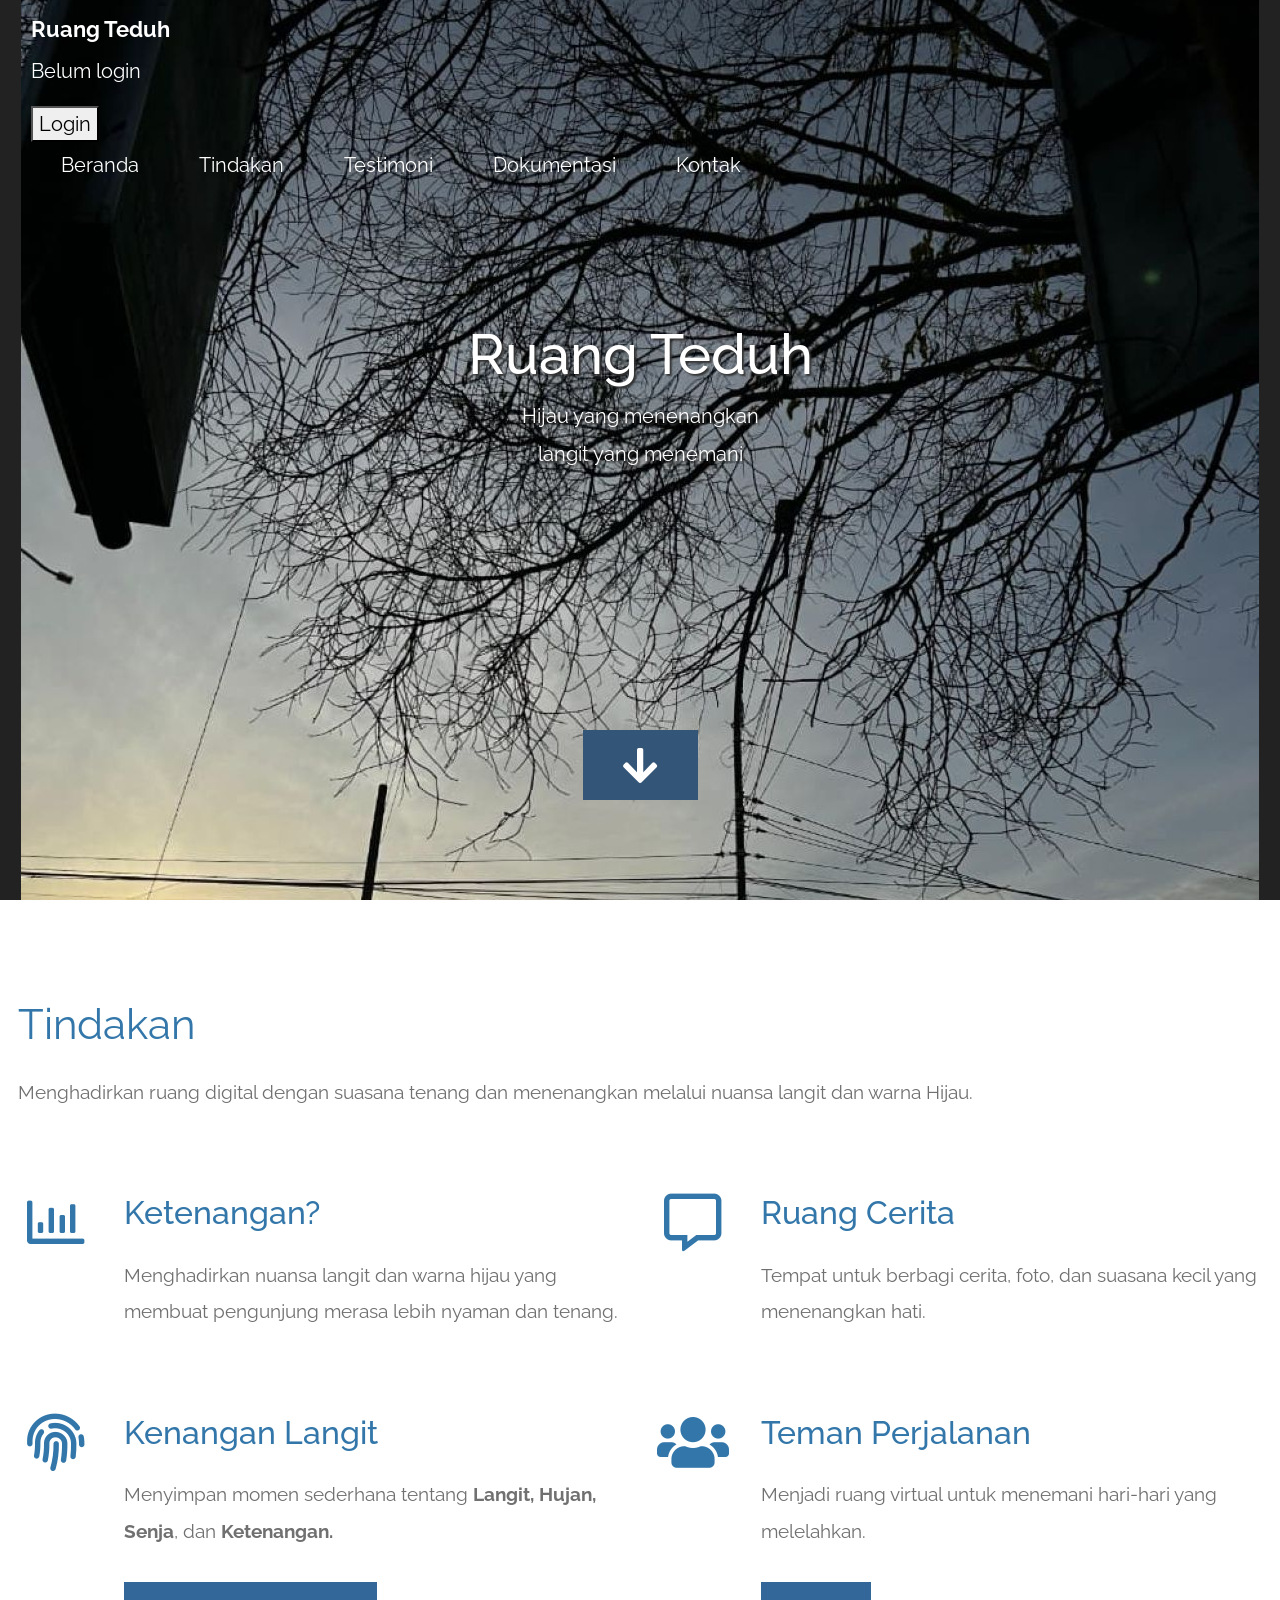
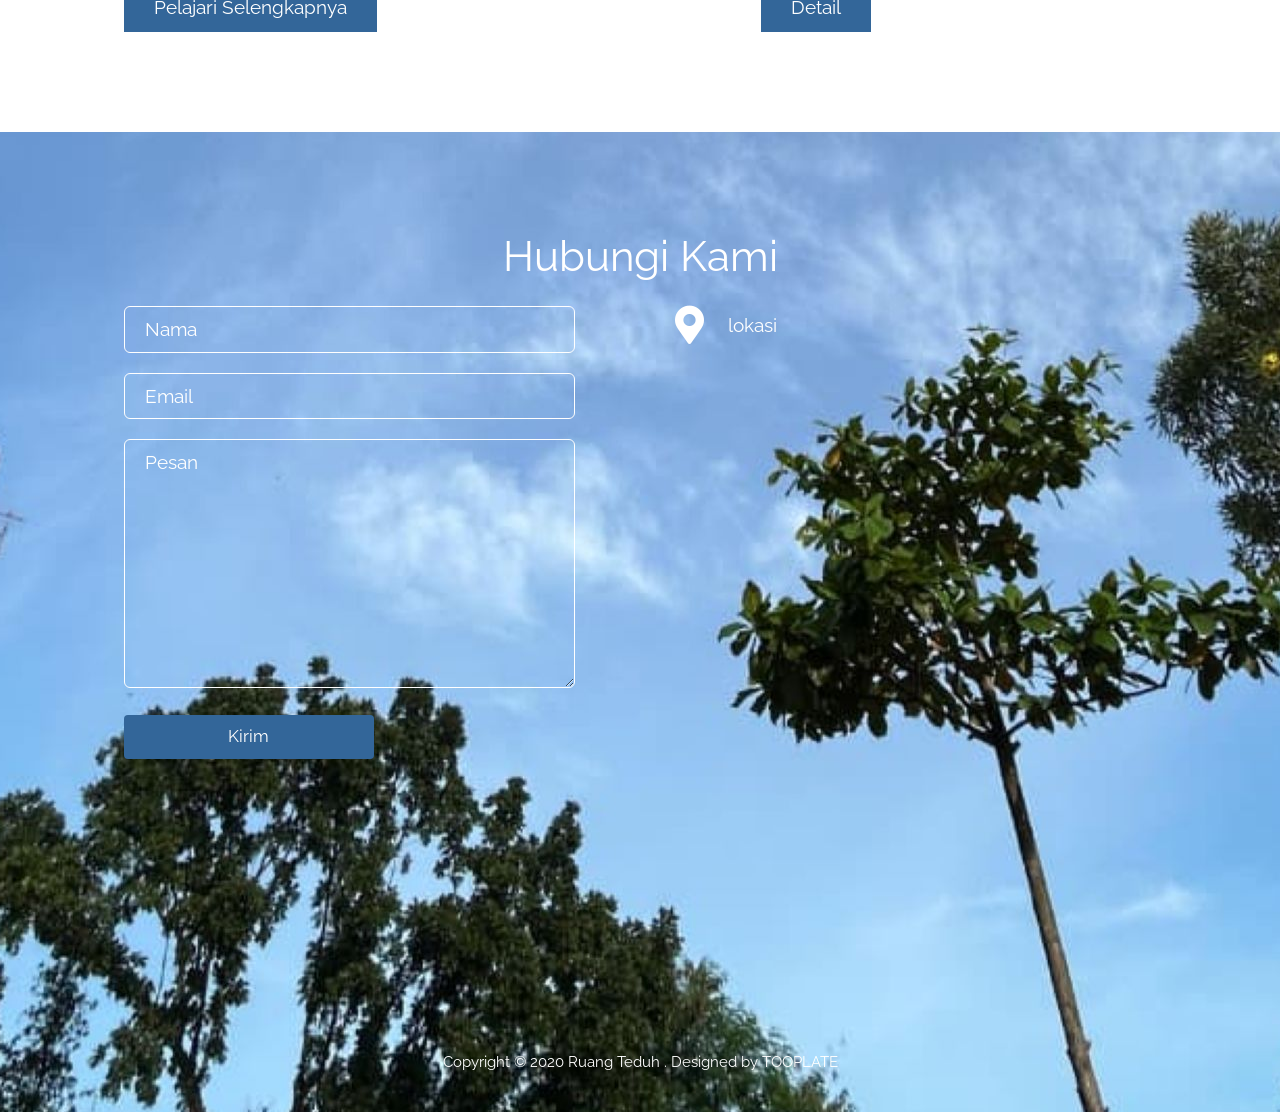
==== index.html @ a3151359 "Update index.html" ====
<!DOCTYPE html>
<html lang="en">
  <head>
    <meta charset="UTF-8" />
    <meta name="viewport" content="width=device-width, initial-scale=1.0" />
    <meta http-equiv="X-UA-Compatible" content="ie=edge" />
    <title>Ruang Teduh - byliaya</title>
    <link rel="stylesheet" href="fontawesome-5.5/css/all.min.css" />
    <link rel="stylesheet" href="slick/slick.css">
    <link rel="stylesheet" href="slick/slick-theme.css">
    <link rel="stylesheet" href="magnific-popup/magnific-popup.css">
    <link rel="stylesheet" href="css/bootstrap.min.css" />
    <link rel="stylesheet" href="css/tooplate-infinite-loop.css" />
  </head>
  <body>    
    <section id="infinite" class="text-white tm-font-big tm-parallax">
      <nav class="navbar navbar-expand-md tm-navbar" id="tmNav">              
        <div class="container">   
          <div class="tm-next">
              <a href="#infinite" class="navbar-brand">Ruang Teduh</a>
              <p id="userInfo">Belum login</p>
            <div id="authArea">
              <button onclick="goLogin()" class="nav-cta">Login</button>
          </div>               
            
          <button class="navbar-toggler" type="button" data-toggle="collapse" data-target="#navbarSupportedContent" aria-controls="navbarSupportedContent" aria-expanded="false" aria-label="Toggle navigation">
            <i class="fas fa-bars navbar-toggler-icon"></i>
          </button>
          <div class="collapse navbar-collapse" id="navbarSupportedContent">
            <ul class="navbar-nav ml-auto">
              <li class="nav-item">
                  <a class="nav-link tm-nav-link" href="#beranda">Beranda</a>
              </li>
              <li class="nav-item">
                  <a class="nav-link tm-nav-link" href="#wtindakan">Tindakan</a>
              </li>
              <li class="nav-item">
                <a class="nav-link tm-nav-link" href="#testimoni">Testimoni</a>
              </li>
              <li class="nav-item">
                  <a class="nav-link tm-nav-link" href="#dokumentasi">Dokumentasi</a>
              </li>
              <li class="nav-item">
                  <a class="nav-link tm-nav-link" href="#kontak">Kontak</a>
              </li>                         
            </ul>
          </div>        
        </div>
      </nav>
      
      <div class="text-center tm-hero-text-container">
        <div class="tm-hero-text-container-inner">
            <h2 class="tm-hero-title">Ruang Teduh</h2>
            <p class="tm-hero-subtitle">
              Hijau yang menenangkan
              <br>langit yang menemani
            </p>
        </div>        
      </div>

      <div class="tm-next tm-intro-next">
        <a href="#tindakan" class="text-center tm-down-arrow-link">
          <i class="fas fa-2x fa-arrow-down tm-down-arrow"></i>
        </a>
      </div>      
    </section>

    <section id="tindakan" class="tm-section-pad-top">
      <div class="container">
            <div class="row tm-content-box">
                <div class="col-lg-12 col-xl-12">
                    <div class="tm-intro-text-container">
                        <h2 class="tm-text-primary mb-4 tm-section-title">Tindakan</h2>
                        <p class="mb-4 tm-intro-text">
                         Menghadirkan ruang digital dengan suasana tenang dan menenangkan melalui nuansa langit dan warna Hijau.</p>
                    </div>
                </div>
            </div>
            
            <div class="row tm-content-box">
        		<div class="col-lg-1">
                    <i class="far fa-3x fa-chart-bar text-center tm-icon"></i>
                </div>
                <div class="col-lg-5">
                    <div class="tm-intro-text-container">
                        <h2 class="tm-text-primary mb-4">Ketenangan?</h2>
                        <p class="mb-4 tm-intro-text">
                          Menghadirkan nuansa langit dan warna hijau yang membuat pengunjung merasa lebih nyaman dan tenang.</p>
                    </div>
                </div>
                
                <div class="col-lg-1">
                    <i class="far fa-3x fa-comment-alt text-center tm-icon"></i>
                </div>
                <div class="col-lg-5">
                    <div class="tm-intro-text-container">
                        <h2 class="tm-text-primary mb-4">Ruang Cerita</h2>
                        <p class="mb-4 tm-intro-text">
                          Tempat untuk berbagi cerita, foto, dan suasana kecil yang menenangkan hati.</p>
                    </div>
                </div>
            </div>

            <div class="row tm-content-box">
        		<div class="col-lg-1">
                    <i class="fas fa-3x fa-fingerprint text-center tm-icon"></i>
                </div>
                <div class="col-lg-5">
                    <div class="tm-intro-text-container">
                        <h2 class="tm-text-primary mb-4">Kenangan Langit</h2>
                        <p class="mb-4 tm-intro-text">
                      Menyimpan momen sederhana tentang <strong>Langit, Hujan, Senja</strong>, dan <strong>Ketenangan.</strong></p>
                          <div class="tm-continue">
                            <a href="#testimoni" class="tm-intro-text tm-btn-primary">Pelajari Selengkapnya</a>
                        </div>
                    </div>
                </div>
                
                <div class="col-lg-1">
                    <i class="fas fa-3x fa-users text-center tm-icon"></i>
                </div>
                <div class="col-lg-5">
                    <div class="tm-intro-text-container">
                      <h2 class="tm-text-primary mb-4">Teman Perjalanan</h2>
                        <p class="mb-4 tm-intro-text">
                      Menjadi ruang virtual untuk menemani hari-hari yang melelahkan.</p>
                          <div class="tm-continue">
                            <a href="#testimoni" class="tm-intro-text tm-btn-primary">Detail</a>
                        </div>
                    </div>
                </div>
            </div>
        </div>
    </section>

    <section id="contact" class="tm-section-pad-top tm-parallax-2">
      <div class="container tm-container-contact">
        <div class="row">
            <div class="text-center col-12">
                <h2 class="tm-section-title mb-4">Hubungi Kami</h2>
            </div>
            <div class="col-sm-12 col-md-6">
              <form action="" method="get">
                <input id="name" name="nama" type="text" placeholder="Nama" class="tm-input" required />
                <input id="email" name="email" type="email" placeholder="Email" class="tm-input" required />
                <textarea id="message" name="message" rows="8" placeholder="Pesan" class="tm-input" required></textarea>
                <button type="submit" class="btn tm-btn-submit">Kirim</button>
              </form>
            </div>
            <div class="col-sm-12 col-md-6">
                <div class="contact-item">
                  <a rel="nofollow" href="https://www.google.com/maps" class="item-link">
                      <i class="fas fa-2x fa-map-marker-alt mr-4"></i>
                      <span class="mb-0">lokasi</span>
                  </a>               
                </div>
            </div>
        </div>
      </div>
      <footer class="text-center small tm-footer">
          <p class="mb-0">Copyright © 2020 Ruang Teduh . <a rel="nofollow" href="https://www.tooplate.com" title="HTML templates">Designed by TOOPLATE</a></p>
      </footer>
    </section>

    <script src="js/jquery-1.9.1.min.js"></script>     
    <script src="slick/slick.min.js"></script>
    <script src="magnific-popup/jquery.magnific-popup.min.js"></script>
    <script src="js/easing.min.js"></script>
    <script src="js/jquery.singlePageNav.min.js"></script>     
    <script src="js/bootstrap.min.js"></script> 
    
    <script>
      // 1. FUNGSI UNTUK PINDAH KE HALAMAN LOGIN (REVISI UTAMA)
      function goLogin() {
          window.location.href = "login/index.html";
      }

      // 2. FUNGSI PARALLAX & LAINNYA
      function getOffSet(){
        var _offset = 450;
        var windowHeight = window.innerHeight;
        if(windowHeight > 500) { _offset = 400; } 
        if(windowHeight > 680) { _offset = 300; }
        if(windowHeight > 830) { _offset = 210; }
        return _offset;
      }

      function setParallaxPosition($doc, multiplier, $object){
        var offset = getOffSet();
        var from_top = $doc.scrollTop(),
          bg_css = 'center ' +(multiplier * from_top - offset) + 'px';
        $object.css({"background-position" : bg_css });
      }

      var background_image_parallax = function($object, multiplier, forceSet){
        multiplier = typeof multiplier !== 'undefined' ? multiplier : 0.5;
        multiplier = 1 - multiplier;
        var $doc = $(document);
        if(forceSet) {
          setParallaxPosition($doc, multiplier, $object);
        } else {
          $(window).scroll(function(){          
            setParallaxPosition($doc, multiplier, $object);
          });
        }
      };

      var background_image_parallax_2 = function($object, multiplier){
        multiplier = typeof multiplier !== 'undefined' ? multiplier : 0.5;
        multiplier = 1 - multiplier;
        var $doc = $(document);
        $object.css({"background-attachment" : "fixed"});
        $(window).scroll(function(){
          if($(window).width() > 768) {
            var firstTop = $object.offset().top,
                pos = $(window).scrollTop(),
                yPos = Math.round((multiplier * (firstTop - pos)) - 186);              
            var bg_css = 'center ' + yPos + 'px';
            $object.css({"background-position" : bg_css });
          } else {
            $object.css({"background-position" : "center" });
          }
        });
      };
      
      $(function(){
        background_image_parallax($(".tm-parallax"), 0.30, false);
        background_image_parallax_2($("#contact"), 0.80);   
        background_image_parallax_2($("#testimonials"), 0.80);   
        
        window.addEventListener('resize', function(){
          background_image_parallax($(".tm-parallax"), 0.30, true);
        }, true);

        $(window).scroll(function(e){          
          if($(document).scrollTop() > 120) {
            $('.tm-navbar').addClass("scroll");
          } else {
            $('.tm-navbar').removeClass("scroll");
          }
        });
        
        $('#tmNav a').on('click', function(){
          $('.navbar-collapse').removeClass('show'); 
        });

        $('#tmNav').singlePageNav({
          'easing': 'easeInOutExpo',
          'speed': 600
        });        
      });
    </script>

    <script src="login/js/welcome.js"></script>
  </body>
</html>
---- css/tooplate-infinite-loop.css ----
/*

Tooplate 2117 Infinite Loop

https://www.tooplate.com/view/2117-infinite-loop

*/

@import url("https://fonts.googleapis.com/css?family=Raleway:100,300,400,500,700,900");

body {
	font-family: "Raleway", sans-serif;
	font-size: 1.2em;
  color: #707070;
  margin: 0;
  padding: 0;
  overflow-x: hidden;
}
a {
  transition: all 0.3s ease;
  color: #38B;
}

a:hover,
a:focus {
  text-decoration: none;
  color: #D40;
}

a:focus {
  outline: none;
}

.btn {
  padding: 8px 32px;
}

.btn:hover {
  background-color: #ced4da;
}

blockquote {
  font-size: 0.86em;
  line-height: 1.8em;
}

.tm-section-pad-top {
  padding-top: 80px;
  padding-bottom: 40px;
}

.tm-content-box {
  padding-top: 20px;
  padding-bottom: 40px;
}

.tm-text-primary {
  color: #37A;
}

.tm-font-big {
  font-size: 1.25rem;
}

.tm-btn-primary {
  color: white;
  background-color: #369;
  padding: 14px 30px;
}

.tm-btn-primary:hover,
.tm-btn-primary:focus {
  color: white;
  background-color: #38B;
}

/* Navbar */

.tm-navbar {
  position: fixed;
  width: 100%;
  z-index: 1000;
  background-color: transparent;
  transition: all 0.3s ease;
}

.tm-navbar.scroll {
  background-color: white;
  border-bottom: 1px solid #e9ecef;
}

.navbar-brand {
  color: white;
  font-size: 1.4rem;
  font-weight: bold;
}

.navbar-brand:hover,
.tm-navbar.scroll .navbar-brand:hover {
  color: #38B;
}

.tm-navbar.scroll .navbar-brand {
  color: #369;
}

.nav-item {
  list-style: none;
}

.tm-nav-link {
  color: white;
}

.tm-navbar.scroll .tm-nav-link {
  color: #369;
}

.tm-navbar.scroll .tm-nav-link:hover,
.tm-navbar.scroll .tm-nav-link.current,
.tm-nav-link:hover {
  color: #FFF;
  background-color: #369;
}

.navbar-toggler {
  border: 1px solid white;
  padding-left: 10px;
  padding-right: 10px;
}

.navbar-toggler-icon {
  color: white;
  padding-top: 6px;
}

.tm-navbar.scroll .navbar-toggler {
  border: 1px solid #707070;
}

.tm-navbar.scroll .navbar-toggler-icon {
  color: #707070;
}

/* Hero */

#infinite {
	background-color: #222;
  background-image: url(../img/hal-pertama.jpg);
  background-repeat: no-repeat;
  height: 100vh;
  min-height: 375px;
  position: relative;
}

@media (min-height: 600px) and (min-width: 1920px) {
  #infinite {
    background-size: cover;
  }
}

@media (min-height: 830px) {
  #infinite {
    background-position: center -210px;
  }
}

@media (min-height: 680px) and (max-height: 829px) {
  #infinite {
    background-position: center -300px;
  }
}

@media (min-height: 500px) and (max-height: 679px) {
  #infinite {
    background-position: center -400px;
  }
}

@media (max-height: 499px) {
  #infinite {
    background-position: center -450px;
  }
}

.tm-hero-text-container {
  width: 100%;
  height: 100%;
  display: flex;
  flex-flow: column;
  justify-content: center;
}

.tm-hero-text-container-inner {
  margin-top: -90px;
}

.tm-hero-title {
  font-size: 3.5rem;
  text-shadow: 2px 2px 2px #333;
}

.tm-hero-subtitle {
  text-shadow: 2px 2px 2px #333;
}

.tm-intro-next {
  position: absolute;
  bottom: 100px;
  left: 0;
  right: 0;
}

@media (max-height: 480px) {
  .tm-hero-text-container-inner {
    margin-top: -40px;
  }

  .tm-intro-next {
    bottom: 20px;
  }
}

.tm-down-arrow-link {
  display: block;
  margin-top: 18%;
}

.tm-down-arrow {
  	color: #FFF;
    cursor: pointer;
    background: #357;
    padding: 15px 40px;
    transition: all 0.3s ease;
}

.tm-down-arrow:hover,
.tm-down-arrow:focus {
  color: #FFF;
  background: #37A;
  padding: 20px 50px;
}

/* Introduction */

#introduction {
  padding-bottom: 100px;
}

.tm-section-title {
  font-size: 2.6rem;
  font-weight: normal;
}

.tm-intro-text {
  font-size: 1.2rem;
}

.tm-icon {
  display: block;
  color: #37A;
}

.tm-continue {
	padding: 20px 0 30px 0;
}

/* Testimoni */
#testimoni {
  color: white;
  background-image: url(../img/infinite-loop-02.jpg);
  background-size: cover;
  background-repeat: no-repeat;
  background-size: 100%;
  position: relative;
}

@media (max-width: 991px) {
  #testimoni {
    background-image: url(../img/infinite-loop-02-mobile.jpg);
  }
}

.tm-testimoni-content {
  position: relative;
  z-index: 100;
}

.tm-bg-overlay {
  width: 100%;
  height: 100%;
  background: rgba(20, 70, 80, 0.2);
  position: absolute;
  top: 0;
  left: 0;
  right: 0;
  bottom: 0;
  z-index: 0;
}

.tm-testimoni-carousel {
  max-width: 1050px;
  margin: 0 auto;
}

.tm-testimoni-item {
  max-width: 290px;
  margin-left: 35px;
  margin-right: 35px;
}

.tm-testimoni-item img {
  border-radius: 50%;
  margin-bottom: 35px;
}

.tm-testimoni-item figcaption {
  text-align: right;
  font-style: italic;
  font-size: 1.1rem;
}

/* Work */

.tm-section-desc {
  max-width: 650px;
  width: 100%;
  font-size: 0.9rem;
}

.tm-gallery-container {
  padding-top: 70px;
  padding-bottom: 120px;
}

.tm-gallery-item {
  margin: 0 15px;
}

.slick-dots {
  bottom: -65px;
}

.slick-dots li {
  margin: 0 13px;
}

.slick-dots li button:hover:before,
.slick-dots li button:focus:before,
.slick-dots li.slick-active button:before {
  opacity: 1;
  color: #3ba0dd;
}

.tm-testimonis-carousel .slick-dots li button:before {
  color: white;
  opacity: 0.5;
}

.tm-testimoni-carousel .slick-dots li button:hover:before,
.tm-testimoni-carousel .slick-dots li button:focus:before,
.tm-testimoni-carousel .slick-dots li.slick-active button:before {
  color: white;
  opacity: 1;
}

.slick-dots li button:before {
  font-size: 18px;
}

/* Hover Effect */
/* Common style */
.grid figure {
  position: relative;
  float: left;
  overflow: hidden;
  background: #3085a3;
  text-align: center;
  cursor: pointer;
}

.grid figure img {
  position: relative;
  display: block;
  min-height: 100%;
  max-width: 100%;
  opacity: 0.8;
}

.grid figure figcaption {
  padding: 2em;
  color: #fff;
  text-transform: uppercase;
  font-size: 1.25em;
  -webkit-backface-visibility: hidden;
  backface-visibility: hidden;
}

.grid figure figcaption::before,
.grid figure figcaption::after {
  pointer-events: none;
}

.grid figure figcaption,
.grid figure figcaption > a {
  position: absolute;
  top: 0;
  left: 0;
  width: 100%;
  height: 100%;
}

/* Anchor will cover the whole item by default */
/* For some effects it will show as a button */
.grid figure figcaption > a {
  z-index: 1000;
  text-indent: 200%;
  white-space: nowrap;
  font-size: 0;
  opacity: 0;
}

.grid figure h2 {
  word-spacing: -0.15em;
  font-size: 0.9em;
  font-weight: 300;
}

.grid figure h2 span {
  font-weight: 600;
}

.grid figure h2,
.grid figure p {
  margin: 0;
}

.grid figure p {
  letter-spacing: 1px;
  font-size: 68.5%;
}

/*---------------*/
/***** Honey *****/
/*---------------*/

figure.effect-honey {
  background: #4a3753;
  max-width: 220px;
}

figure.effect-honey img {
  opacity: 1;
  -webkit-transition: opacity 0.35s;
  transition: opacity 0.35s;
}

figure.effect-honey:hover img {
  opacity: 0.4;
}

figure.effect-honey figcaption::before {
  position: absolute;
  bottom: 0;
  left: 0;
  width: 100%;
  height: 10px;
  background: #38C;
  content: "";
  -webkit-transform: translate3d(0, 10px, 0);
  transform: translate3d(0, 10px, 0);
}

figure.effect-honey h2 {
  position: absolute;
  bottom: 0;
  left: 0;
  padding: 1em 1.5em;
  width: 100%;
  text-align: left;
  -webkit-transform: translate3d(0, -30px, 0);
  transform: translate3d(0, -30px, 0);
}

figure.effect-honey h2 i {
  font-style: normal;
  opacity: 0;
  -webkit-transition: opacity 0.35s, -webkit-transform 0.35s;
  transition: opacity 0.35s, transform 0.35s;
  -webkit-transform: translate3d(0, -30px, 0);
  transform: translate3d(0, -30px, 0);
}

figure.effect-honey figcaption::before,
figure.effect-honey h2 {
  -webkit-transition: -webkit-transform 0.35s;
  transition: transform 0.35s;
}

figure.effect-honey:hover figcaption::before,
figure.effect-honey:hover h2,
figure.effect-honey:hover h2 i {
  opacity: 1;
  -webkit-transform: translate3d(0, 0, 0);
  transform: translate3d(0, 0, 0);
}

.tm-container-gallery {
	padding-top: 30px;
	}

/* Contact */

#contact {
  color: white;
  background-color: #001828;
  background-image: url(../img/hal-bawah.jpg);
  background-position: center;
  background-repeat: no-repeat;
  min-height: 980px;
  position: relative;
  padding-bottom: 50px;
  padding-top: 100px;
}

.contact-item {
  margin-left: 20px;
  margin-bottom: 50px;
}

.item-link {
  display: flex;
  align-items: center;
}

.item-link i,
.item-link span {
  color: white;
  transition: all 0.3s ease;
}

.item-link:hover i,
.item-link:hover span {
  color: #3496d8;
}

.tm-input {
	margin: 0 0 20px 0;
	width: 90%;
  padding: 8px 20px;
  border-radius: 6px;
  border: 1px solid white;
  background: transparent;
  color: white;
}

.tm-btn-submit {
	font-size: 0.9em;
	color: #fff;
	background-color: #369;
	width: 50%;
	margin-bottom: 60px;
}

.tm-btn-submit:hover {
	color: #fff;
	background-color: #38B;
}

::placeholder {
  /* Chrome, Firefox, Opera, Safari 10.1+ */
  color: white;
  opacity: 1; /* Firefox */
}

:-ms-input-placeholder {
  /* Internet Explorer 10-11 */
  color: white;
}

::-ms-input-placeholder {
  /* Microsoft Edge */
  color: white;
}

.tm-footer {
  position: absolute;
  bottom: 35px;
  left: 0;
  right: 0;
  padding: 0 15px;
}

.tm-footer a {
	color: #fff;
}

.tm-footer a:hover {
	color: #9CF;
}

.tm-footer-link {
  color: white;
}

.tm-footer-link:hover,
.tm-footer-link:focus {
  color: #38B;
  text-decoration: none;
}

p {
  line-height: 1.9;
}

@media (min-width: 768px) {
  .tm-intro-text-container {
    padding-left: 0px;
  }

  .navbar-expand-md .navbar-nav .nav-link {
    padding-right: 30px;
    padding-left: 30px;
  }
}

@media (min-width: 1200px) {
  .container {
    max-width: 1275px;
  }

  .tm-container-gallery {
    max-width: 1290px;
  }

  .tm-container-contact {
    max-width: 1063px;
  }
}

@media (max-width: 991px) {
  .tm-intro-text-container {
    padding-left: 15px;
    padding-top: 30px;
    max-width: 600px;
    margin-left: auto;
    margin-right: auto;
  }

  .tm-intro-img {
    display: block;
    margin-left: auto;
    margin-right: auto;
  }

  .tm-btn-submit {
    margin-left: 0;
    margin-top: 20px;
  }
}

@media (max-width: 767px) {

  .navbar-nav {
    max-width: 200px;
    text-align: right;
  }

  .navbar-collapse {
    background-color: rgb(255, 255, 255);
    padding: 10px;
    border-radius: 3px;
  }

  .navbar-collapse .nav-link {
    color: #707070;
	padding-right: 20px;
  }
}

@media (max-width: 480px) {
  .tm-gallery-container {
    max-width: 220px;
    margin-left: auto;
    margin-right: auto;
  }

  .tm-gallery-container-2 {
    max-width: 350px;
  }

  .slick-dots li {
    margin: 0 8px;
  }

  .tm-gallery-item {
    margin: 0;
  }
}
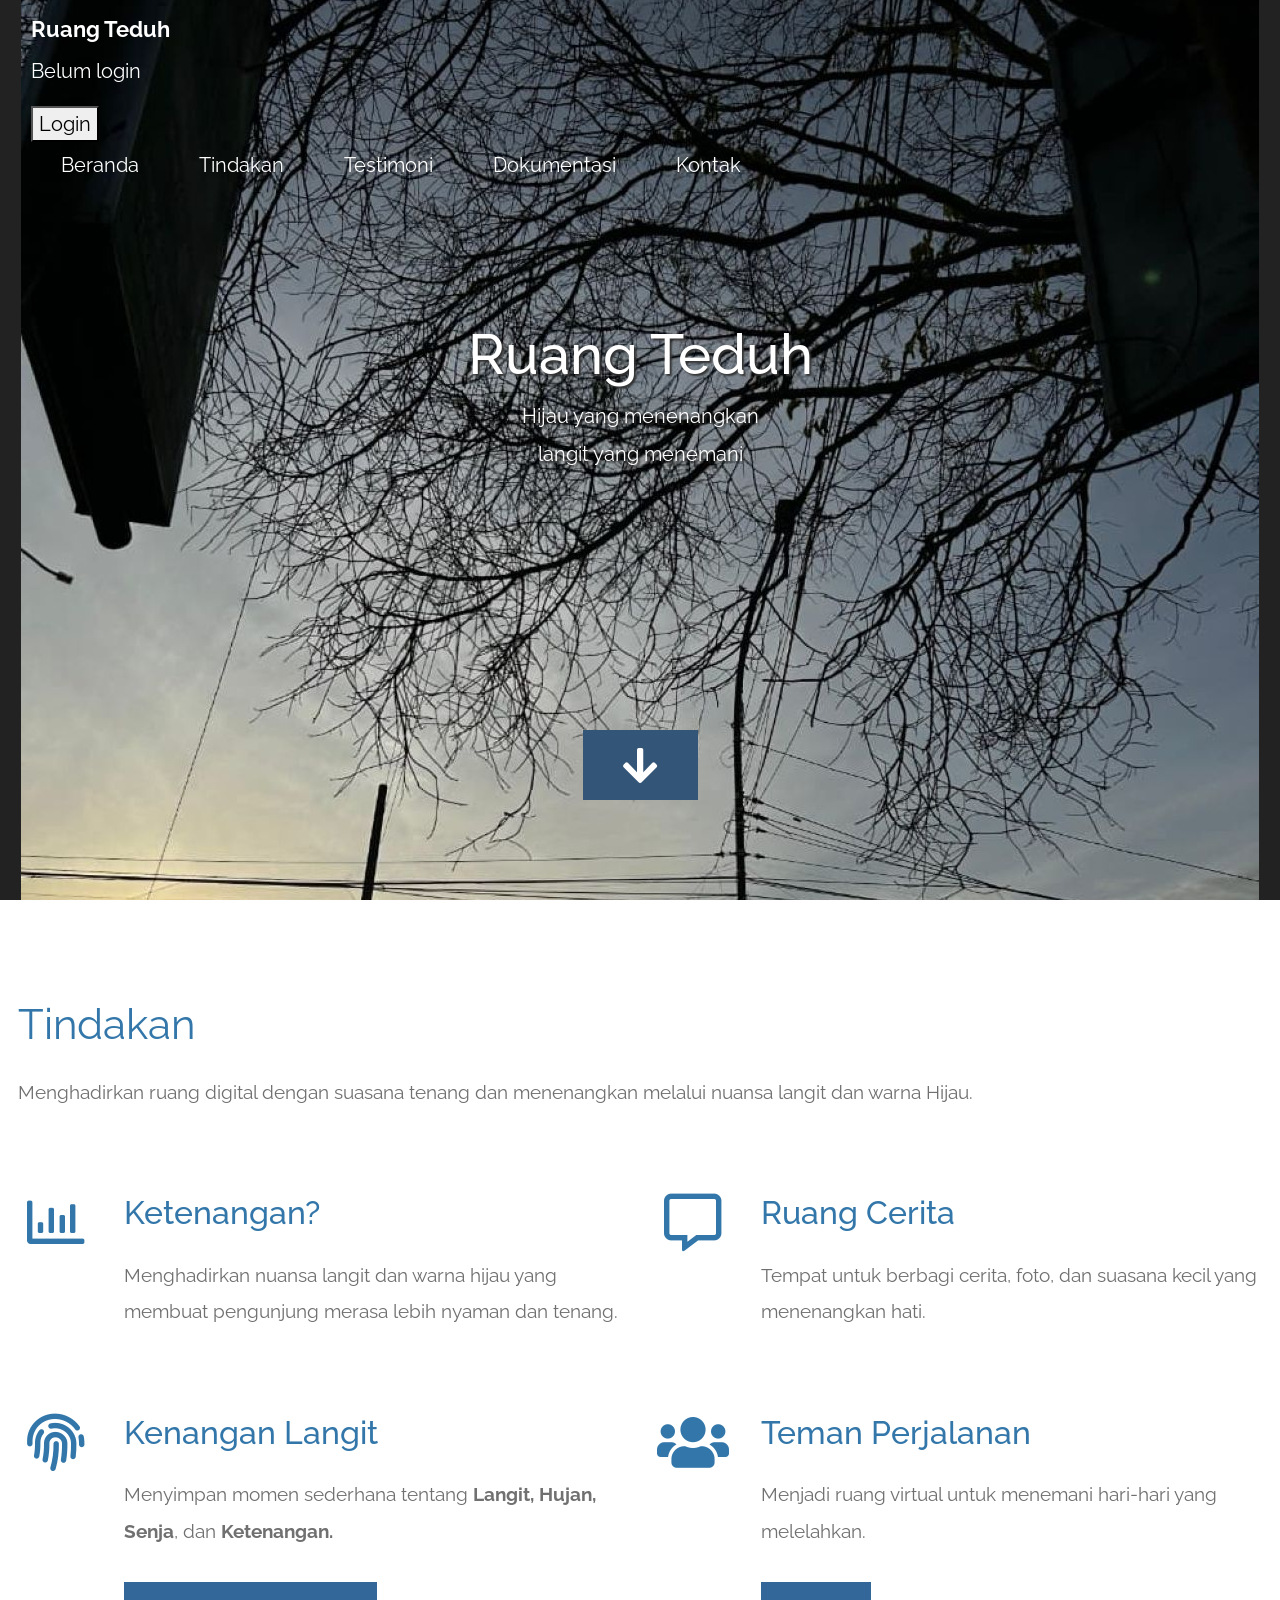
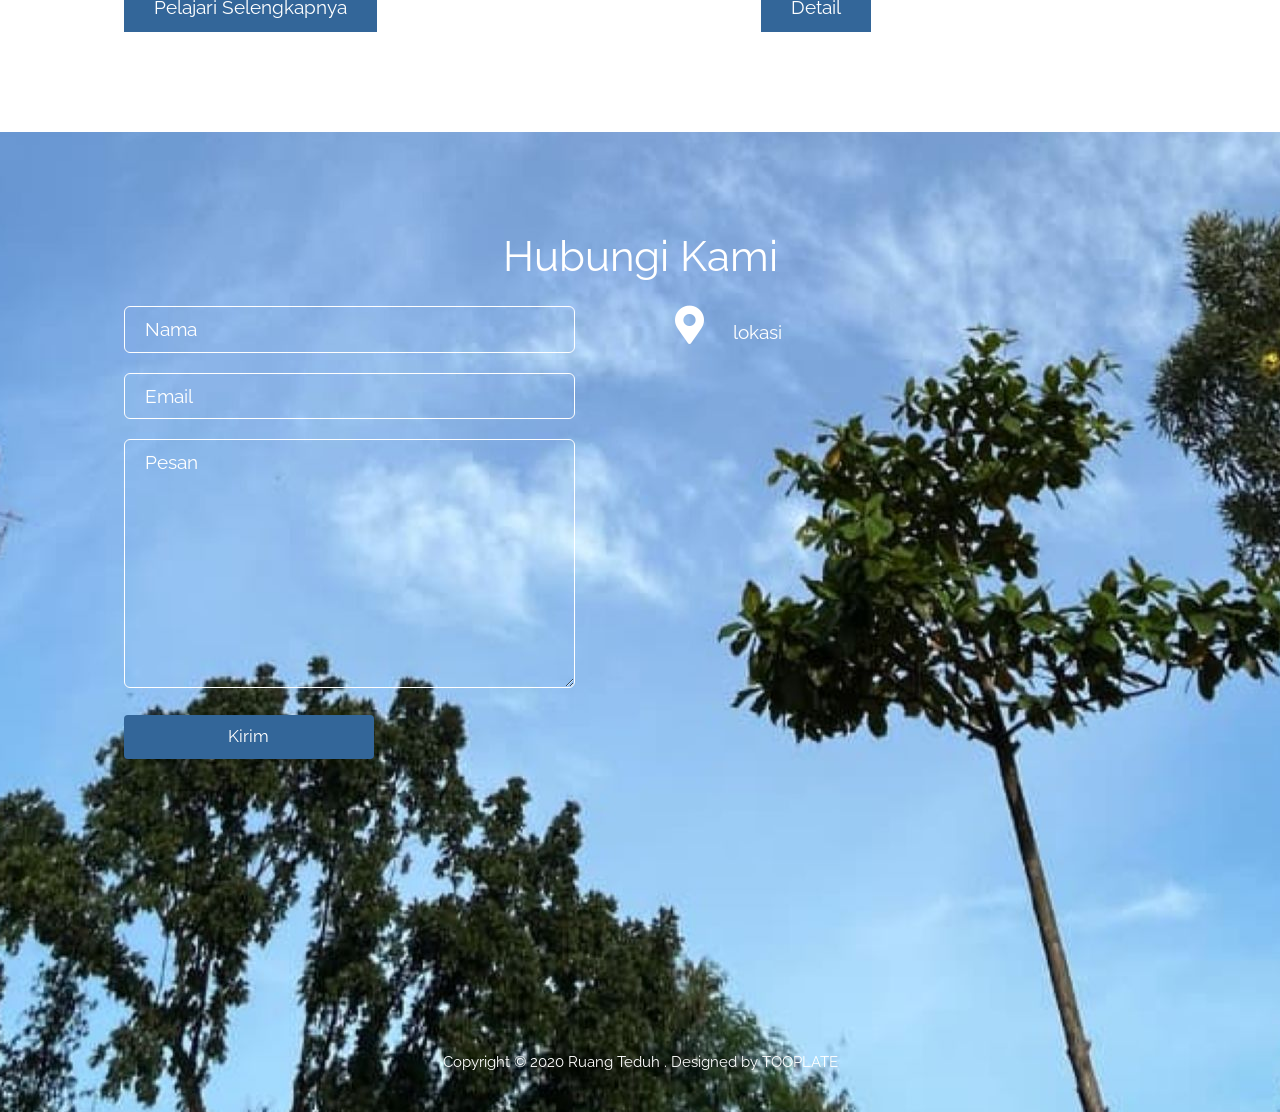
==== commit a818d226: "Update index.html" ====
--- a/index.html
+++ b/index.html
@@ -125,7 +125,7 @@
                         <p class="mb-4 tm-intro-text">
                       Menjadi ruang virtual untuk menemani hari-hari yang melelahkan.</p>
                           <div class="tm-continue">
-                            <a href="#testimoni" class="tm-intro-text tm-btn-primary">Detail</a>
+                            <a href="#testimonials" class="tm-intro-text tm-btn-primary">Detail</a>
                         </div>
                     </div>
                 </div>
--- a/css/tooplate-infinite-loop.css
+++ b/css/tooplate-infinite-loop.css
@@ -328,12 +328,12 @@
   font-size: 0.9rem;
 }
 
-.tm-gallery-container {
+.tm-dokumentasi-container {
   padding-top: 70px;
   padding-bottom: 120px;
 }
 
-.tm-gallery-item {
+.tm-dokumentasi-item {
   margin: 0 15px;
 }
 
@@ -352,7 +352,7 @@
   color: #3ba0dd;
 }
 
-.tm-testimonis-carousel .slick-dots li button:before {
+.tm-testimoni-carousel .slick-dots li button:before {
   color: white;
   opacity: 0.5;
 }
@@ -528,7 +528,7 @@
   margin-bottom: 50px;
 }
 
-.item-link {
+.contact-link {
   display: flex;
   align-items: center;
 }
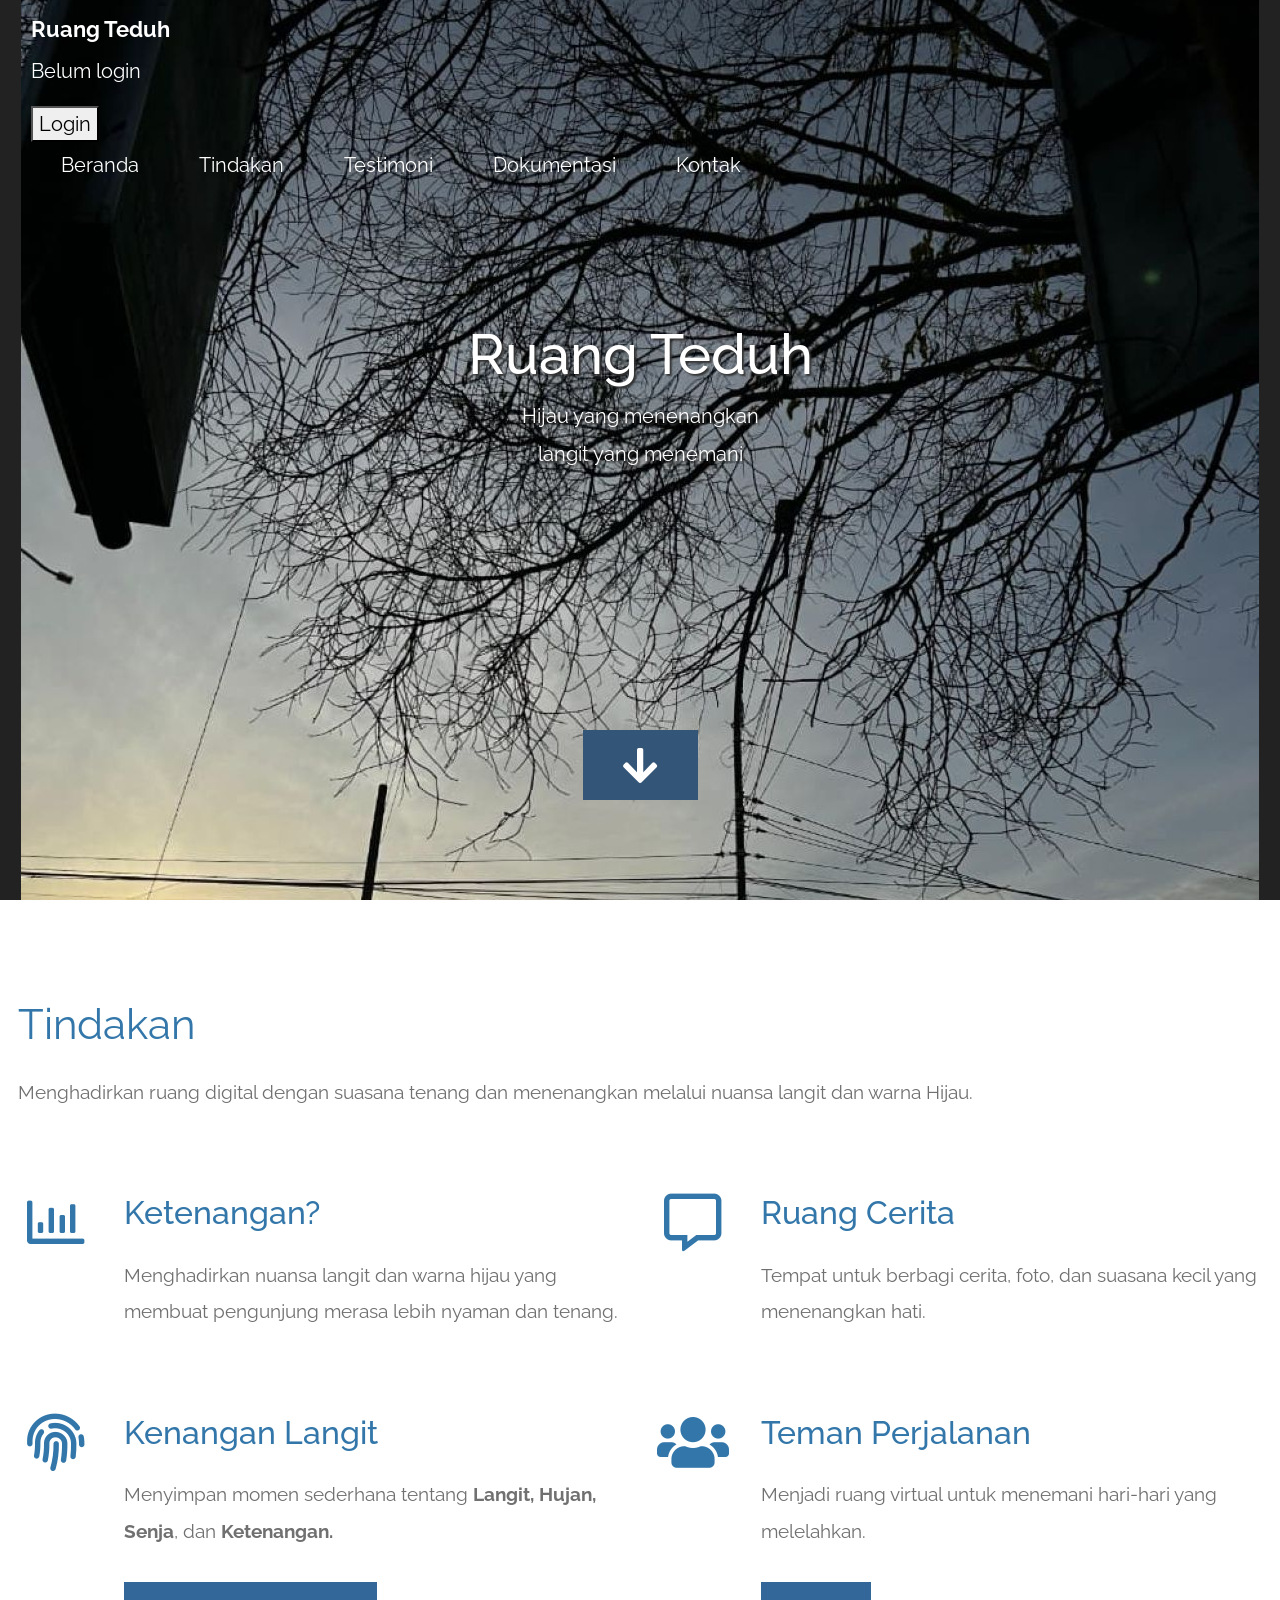
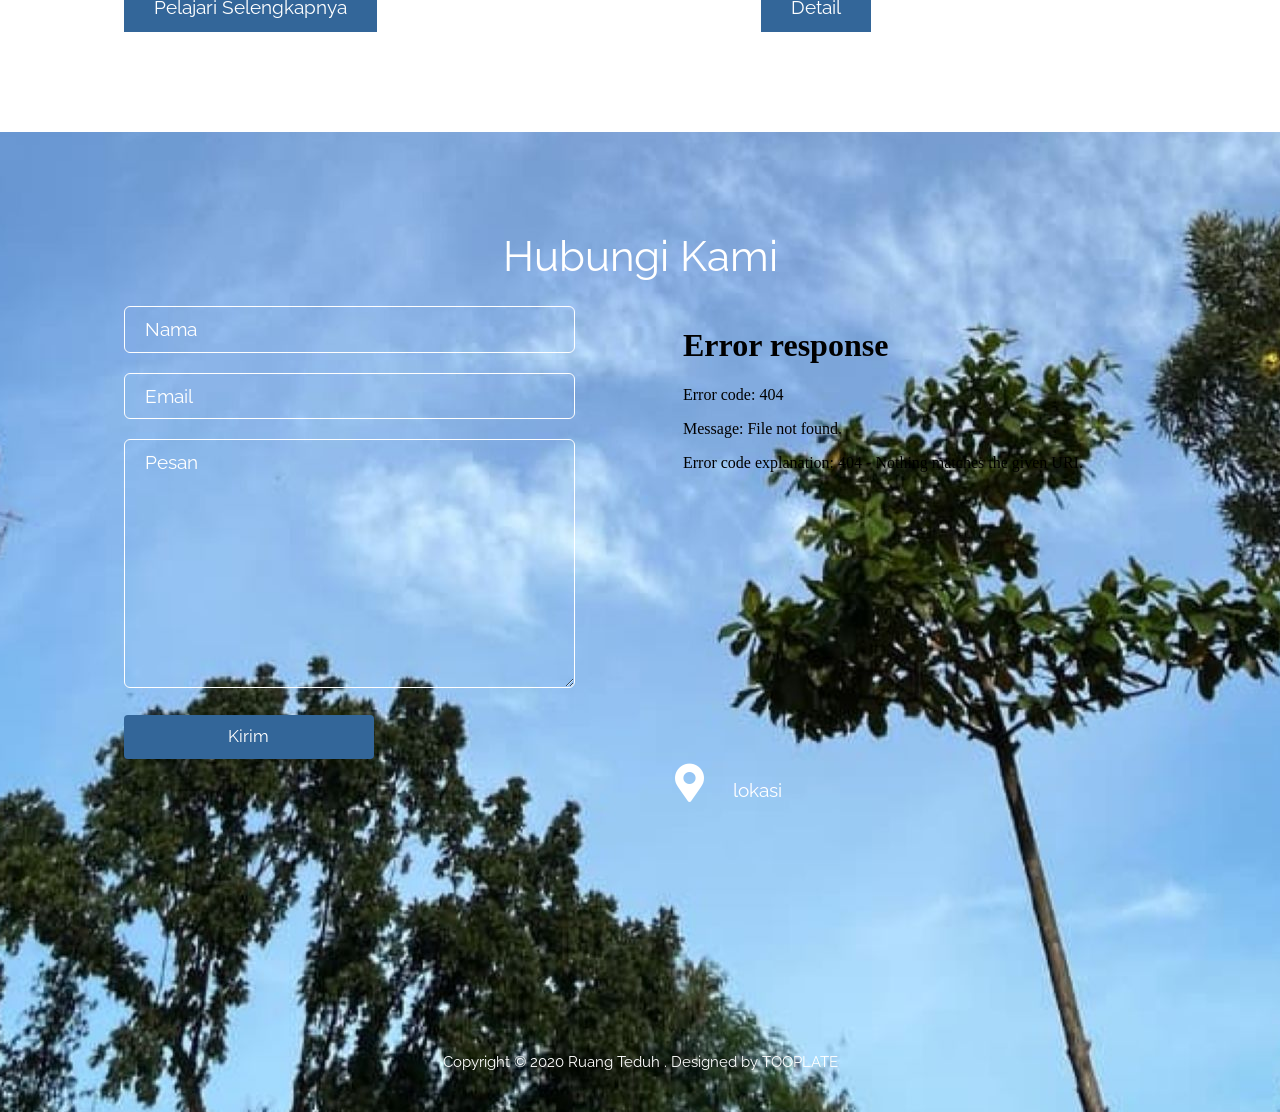
==== commit 61ae2530: "Update index.html" ====
--- a/index.html
+++ b/index.html
@@ -149,6 +149,7 @@
             </div>
             <div class="col-sm-12 col-md-6">
                 <div class="contact-item">
+<iframe src="<iframe src="https://www.google.com/maps/embed?pb=!1m18!1m12!1m3!1d3962.37074128857!2d108.54099618885495!3d-6.724536899999992!2m3!1f0!2f0!3f0!3m2!1i1024!2i768!4f13.1!3m3!1m2!1s0x2e6ee33eb5c9cd4f%3A0x156d9bc5479985f5!2sRuang%20Teduh%20Coffee%20%26%20Cheesecake!5e0!3m2!1sid!2sid!4v1779672569889!5m2!1sid!2sid" width="600" height="450" style="border:0;" allowfullscreen="" loading="lazy" referrerpolicy="no-referrer-when-downgrade"></iframe>
                   <a rel="nofollow" href="https://www.google.com/maps" class="item-link">
                       <i class="fas fa-2x fa-map-marker-alt mr-4"></i>
                       <span class="mb-0">lokasi</span>
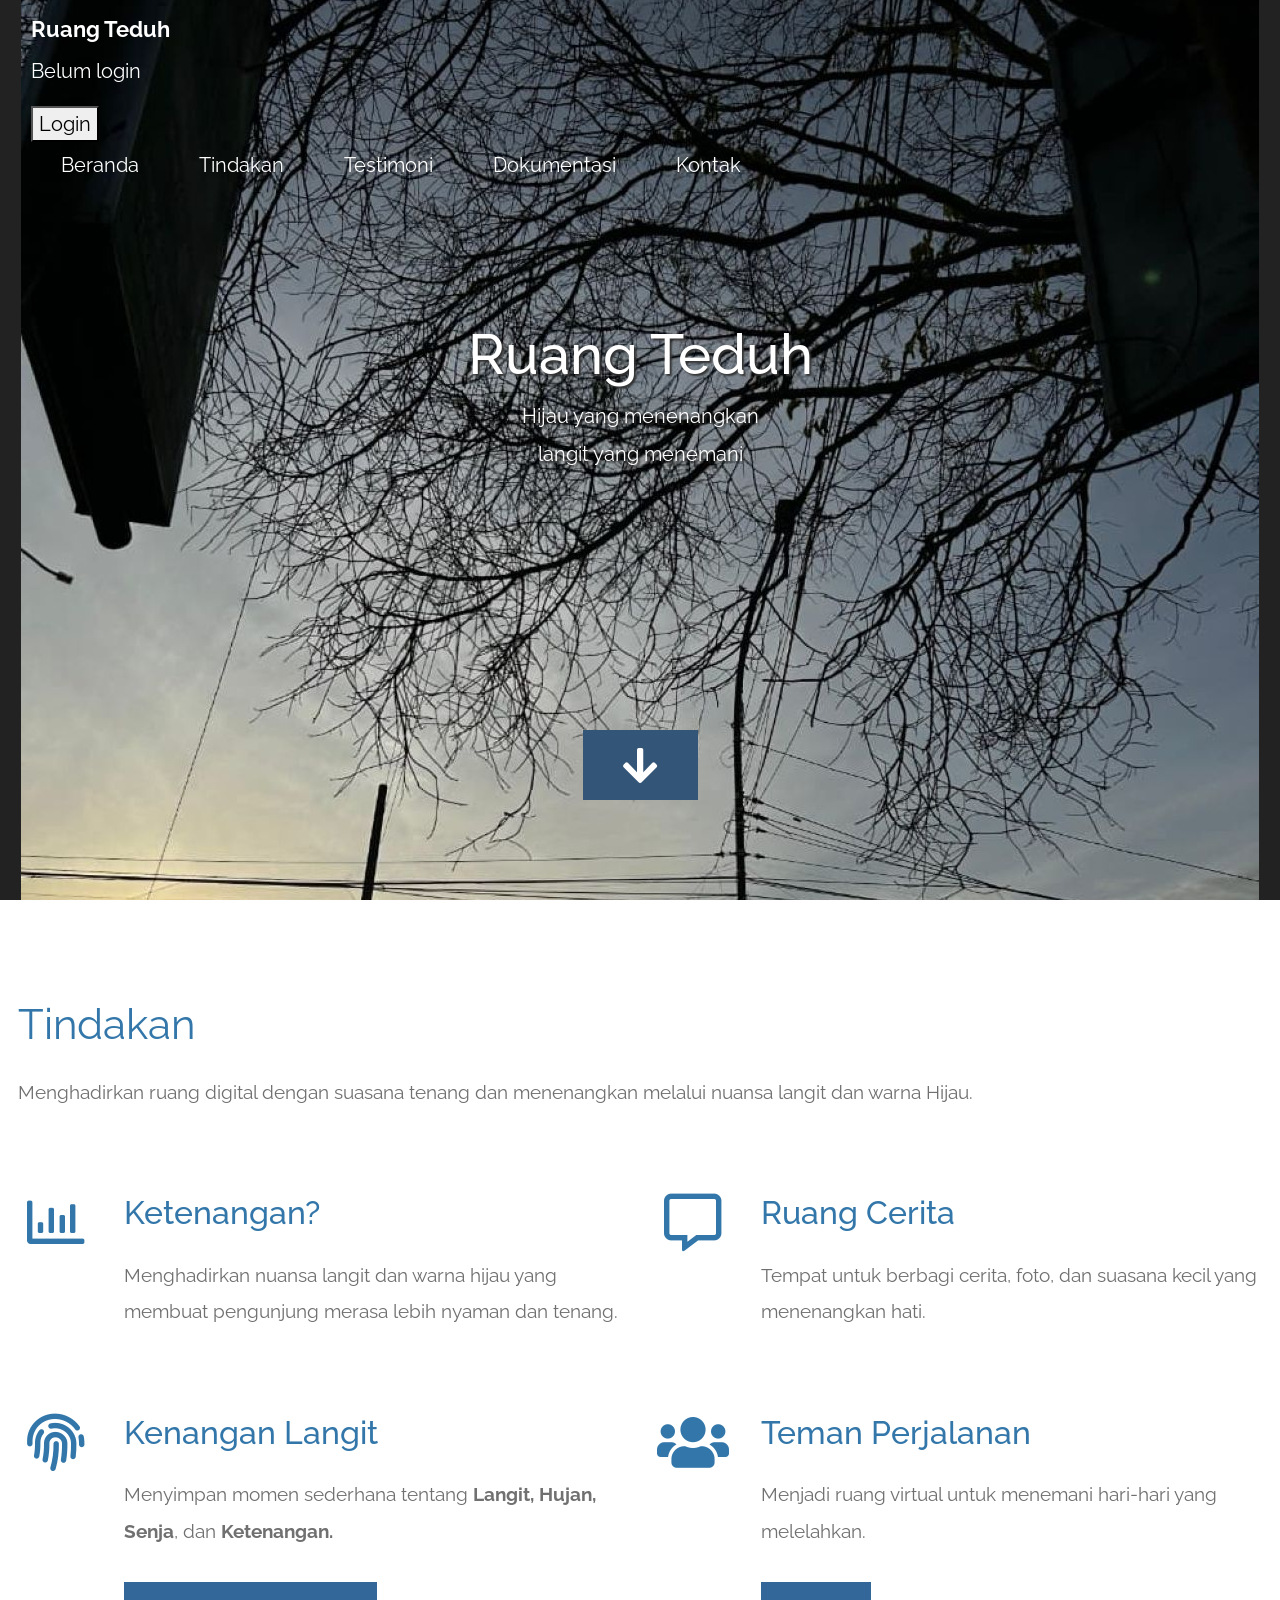
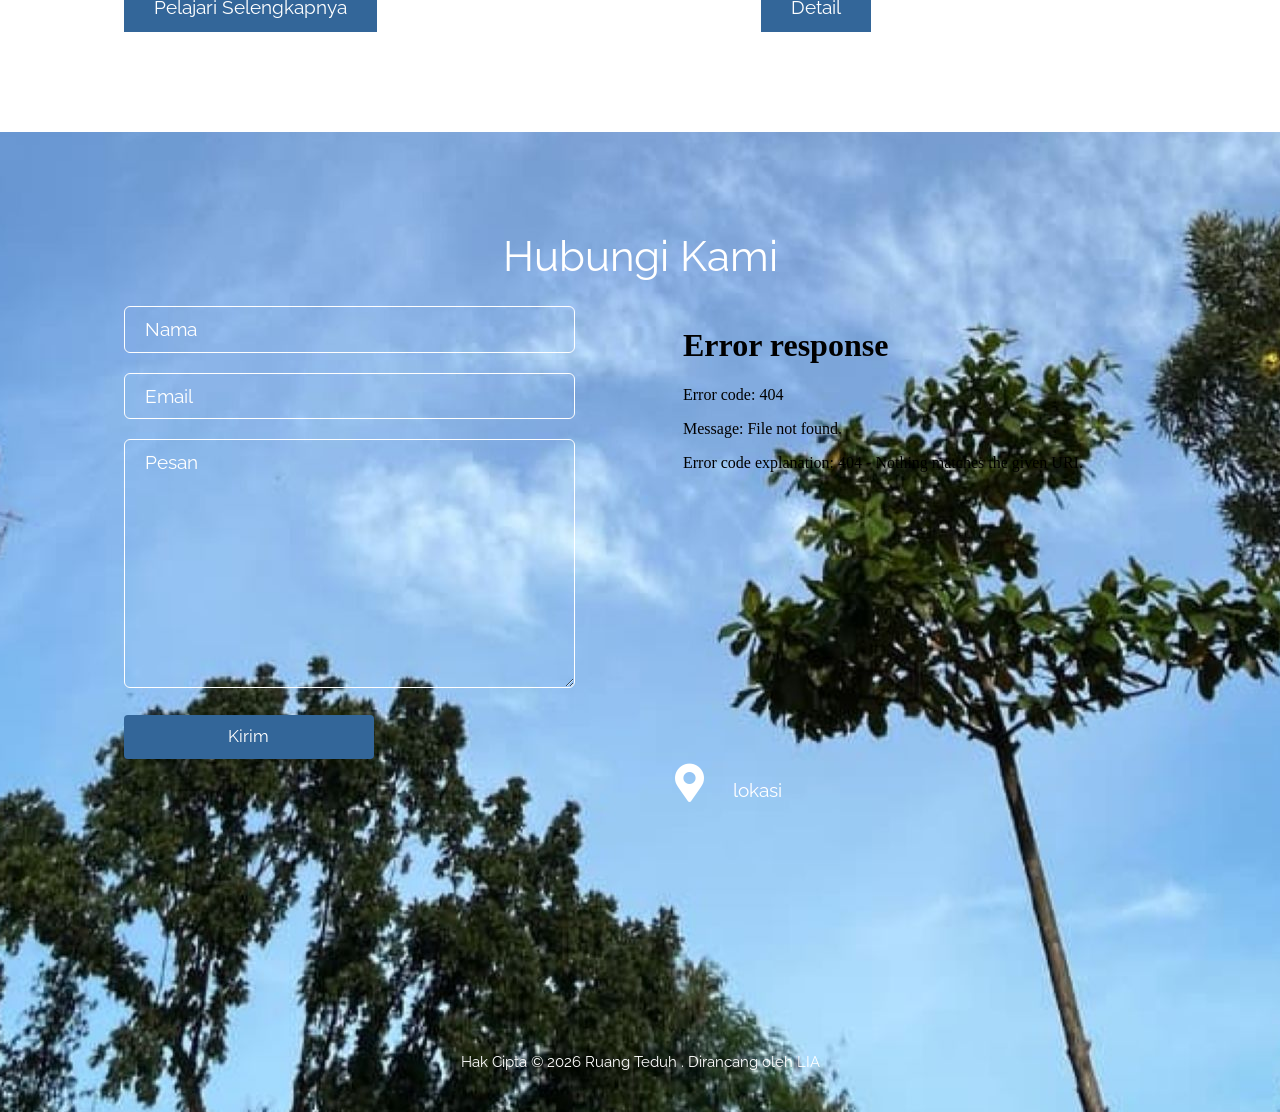
==== commit a8d11d8b: "Update index.html" ====
--- a/index.html
+++ b/index.html
@@ -159,7 +159,7 @@
         </div>
       </div>
       <footer class="text-center small tm-footer">
-          <p class="mb-0">Copyright © 2020 Ruang Teduh . <a rel="nofollow" href="https://www.tooplate.com" title="HTML templates">Designed by TOOPLATE</a></p>
+          <p class="mb-0">Hak Cipta © 2026 Ruang Teduh . <a rel="nofollow" href="https://www.tooplate.com" title="HTML templates">Dirancang oleh LIA</a></p>
       </footer>
     </section>
 
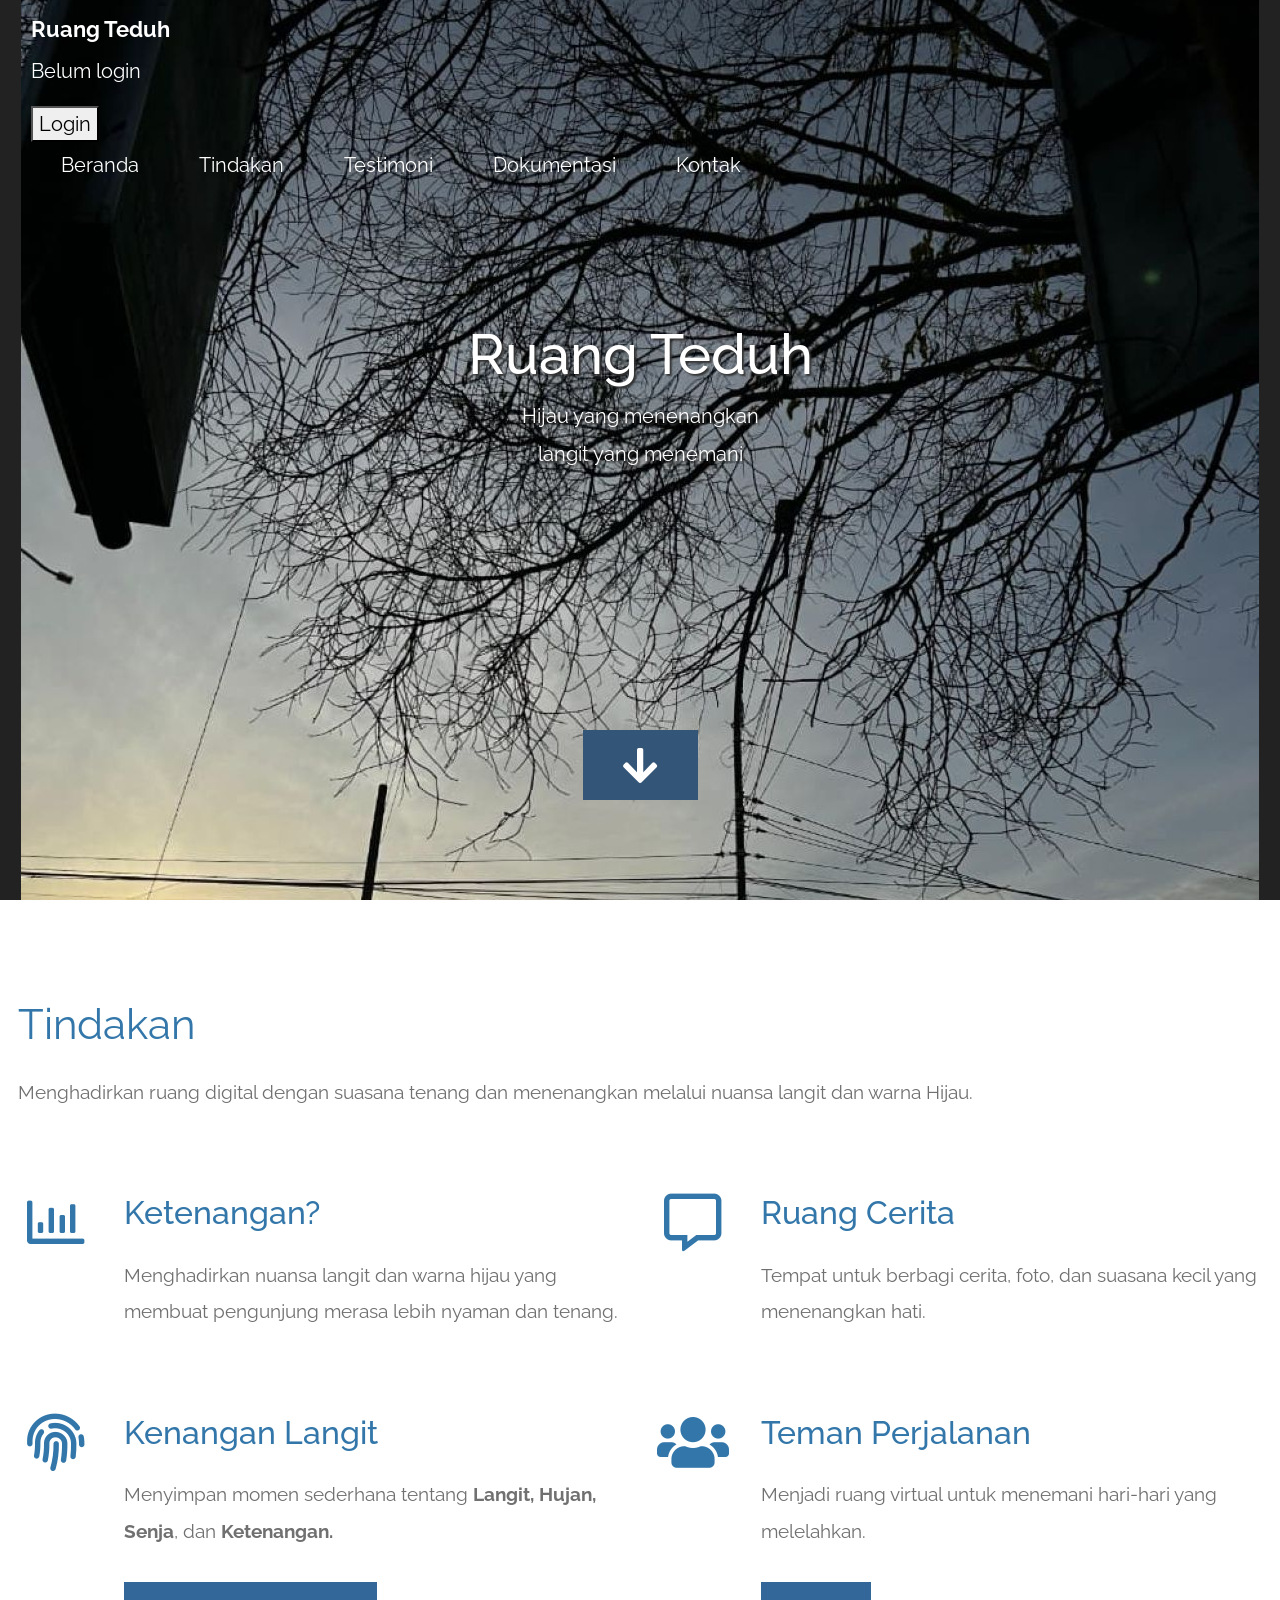
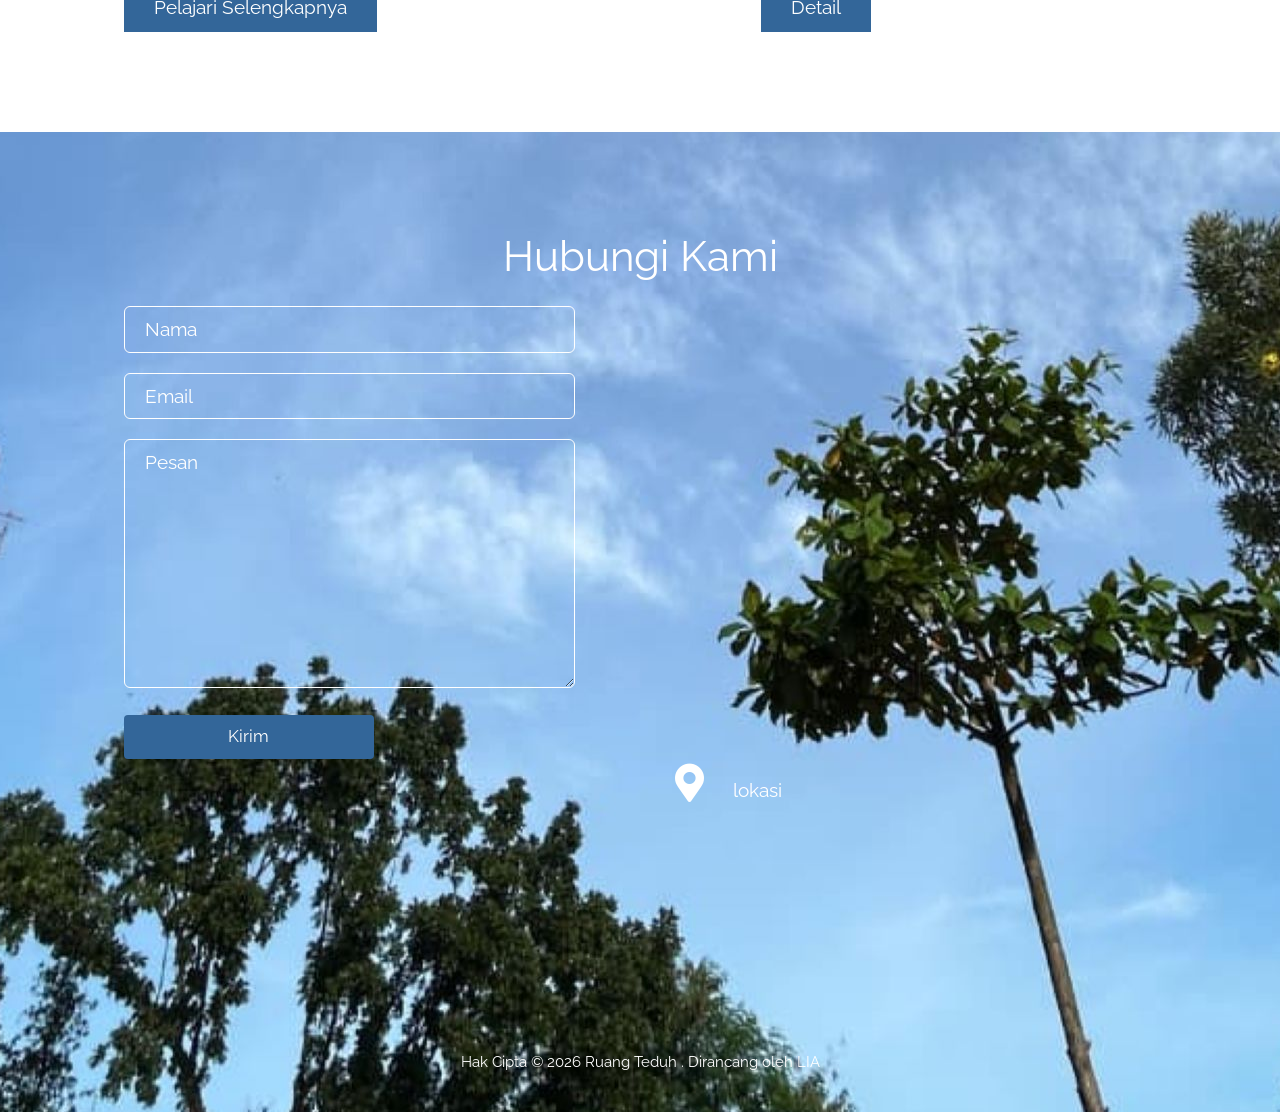
==== commit 69d115ab: "Update index.html" ====
--- a/index.html
+++ b/index.html
@@ -149,7 +149,7 @@
             </div>
             <div class="col-sm-12 col-md-6">
                 <div class="contact-item">
-<iframe src="<iframe src="https://www.google.com/maps/embed?pb=!1m18!1m12!1m3!1d3962.37074128857!2d108.54099618885495!3d-6.724536899999992!2m3!1f0!2f0!3f0!3m2!1i1024!2i768!4f13.1!3m3!1m2!1s0x2e6ee33eb5c9cd4f%3A0x156d9bc5479985f5!2sRuang%20Teduh%20Coffee%20%26%20Cheesecake!5e0!3m2!1sid!2sid!4v1779672569889!5m2!1sid!2sid" width="600" height="450" style="border:0;" allowfullscreen="" loading="lazy" referrerpolicy="no-referrer-when-downgrade"></iframe>
+<iframe src="https://www.google.com/maps/embed?pb=!1m18!1m12!1m3!1d3954.8173850742783!2d110.42786247404646!3d-7.594844675050648!2m3!1f0!2f0!3f0!3m2!1i1024!2i768!4f13.1!3m3!1m2!1s0x2e7a67525ced61ef%3A0x4a269b8f8b5e2512!2sKALIURANG-YOGYAKARTA!5e0!3m2!1sid!2sid!4v1779673257004!5m2!1sid!2sid" width="600" height="450" style="border:0;" allowfullscreen="" loading="lazy" referrerpolicy="no-referrer-when-downgrade"></iframe>
                   <a rel="nofollow" href="https://www.google.com/maps" class="item-link">
                       <i class="fas fa-2x fa-map-marker-alt mr-4"></i>
                       <span class="mb-0">lokasi</span>
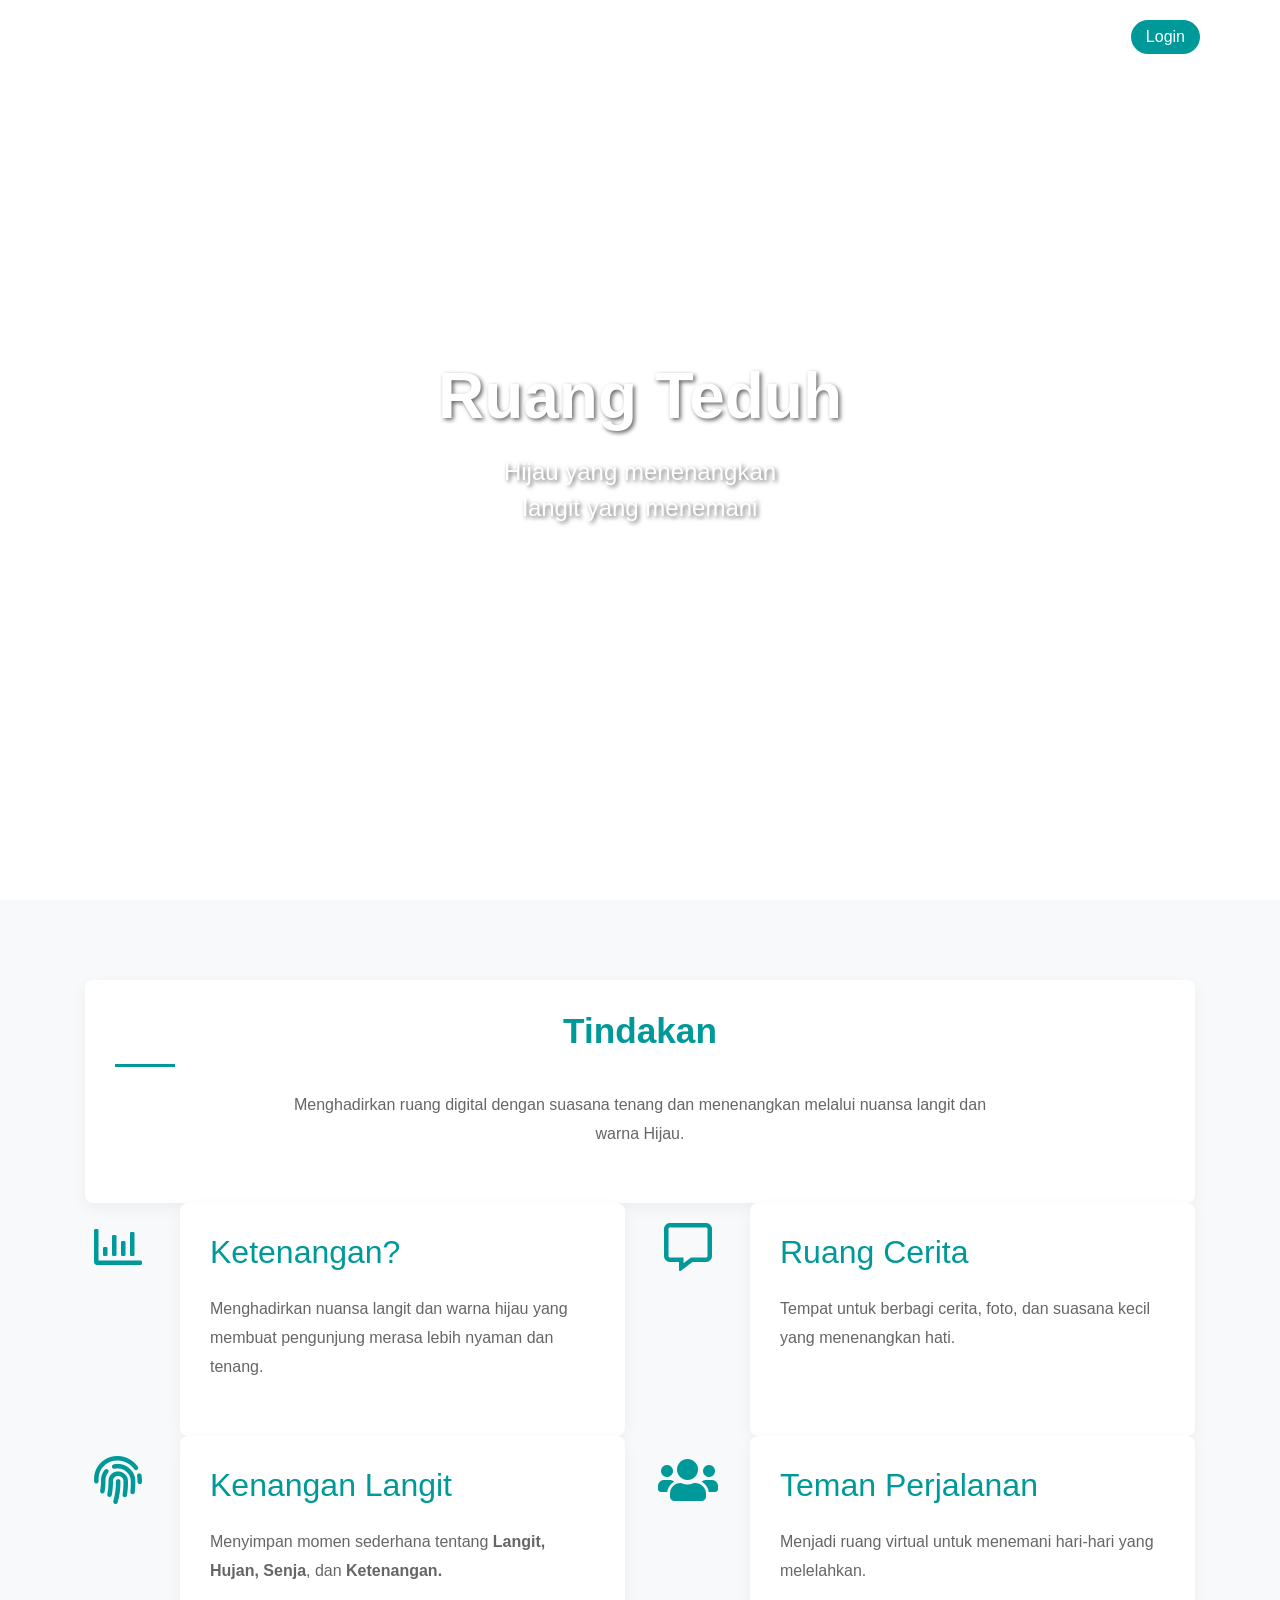
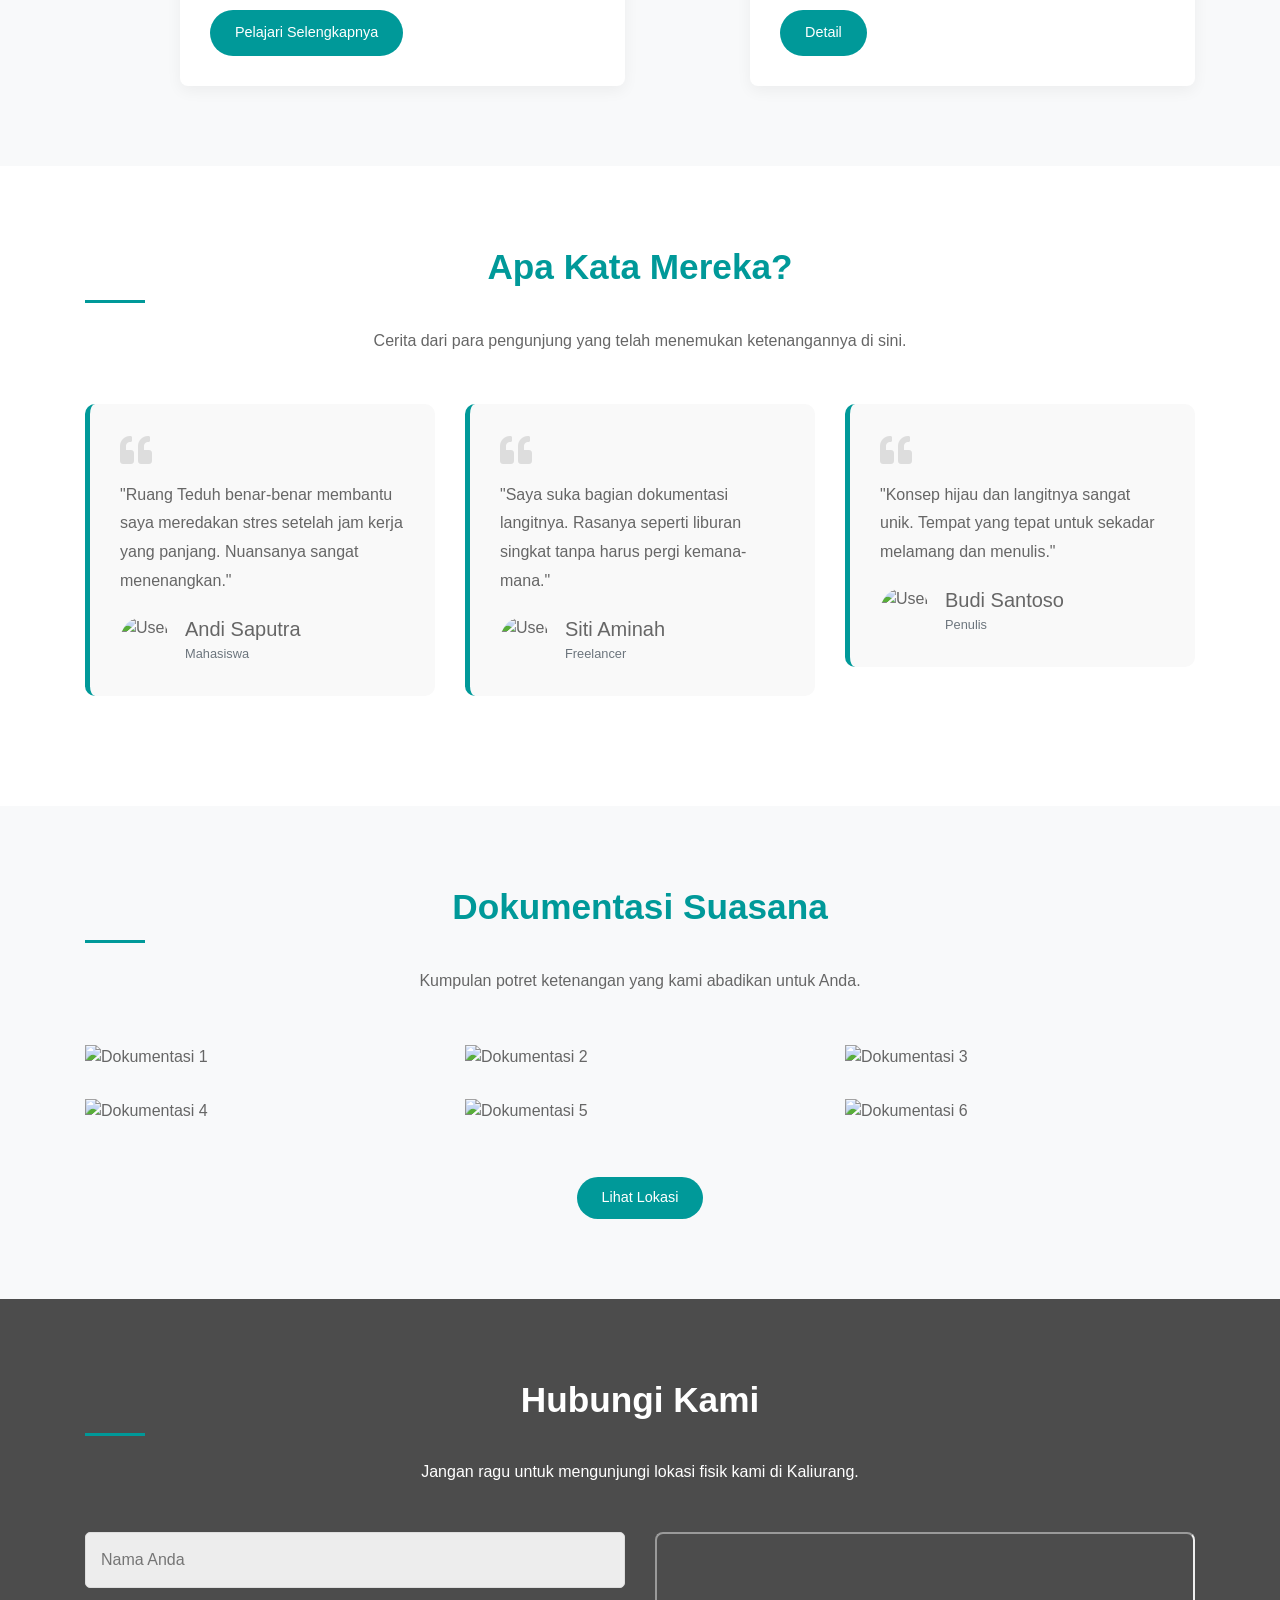
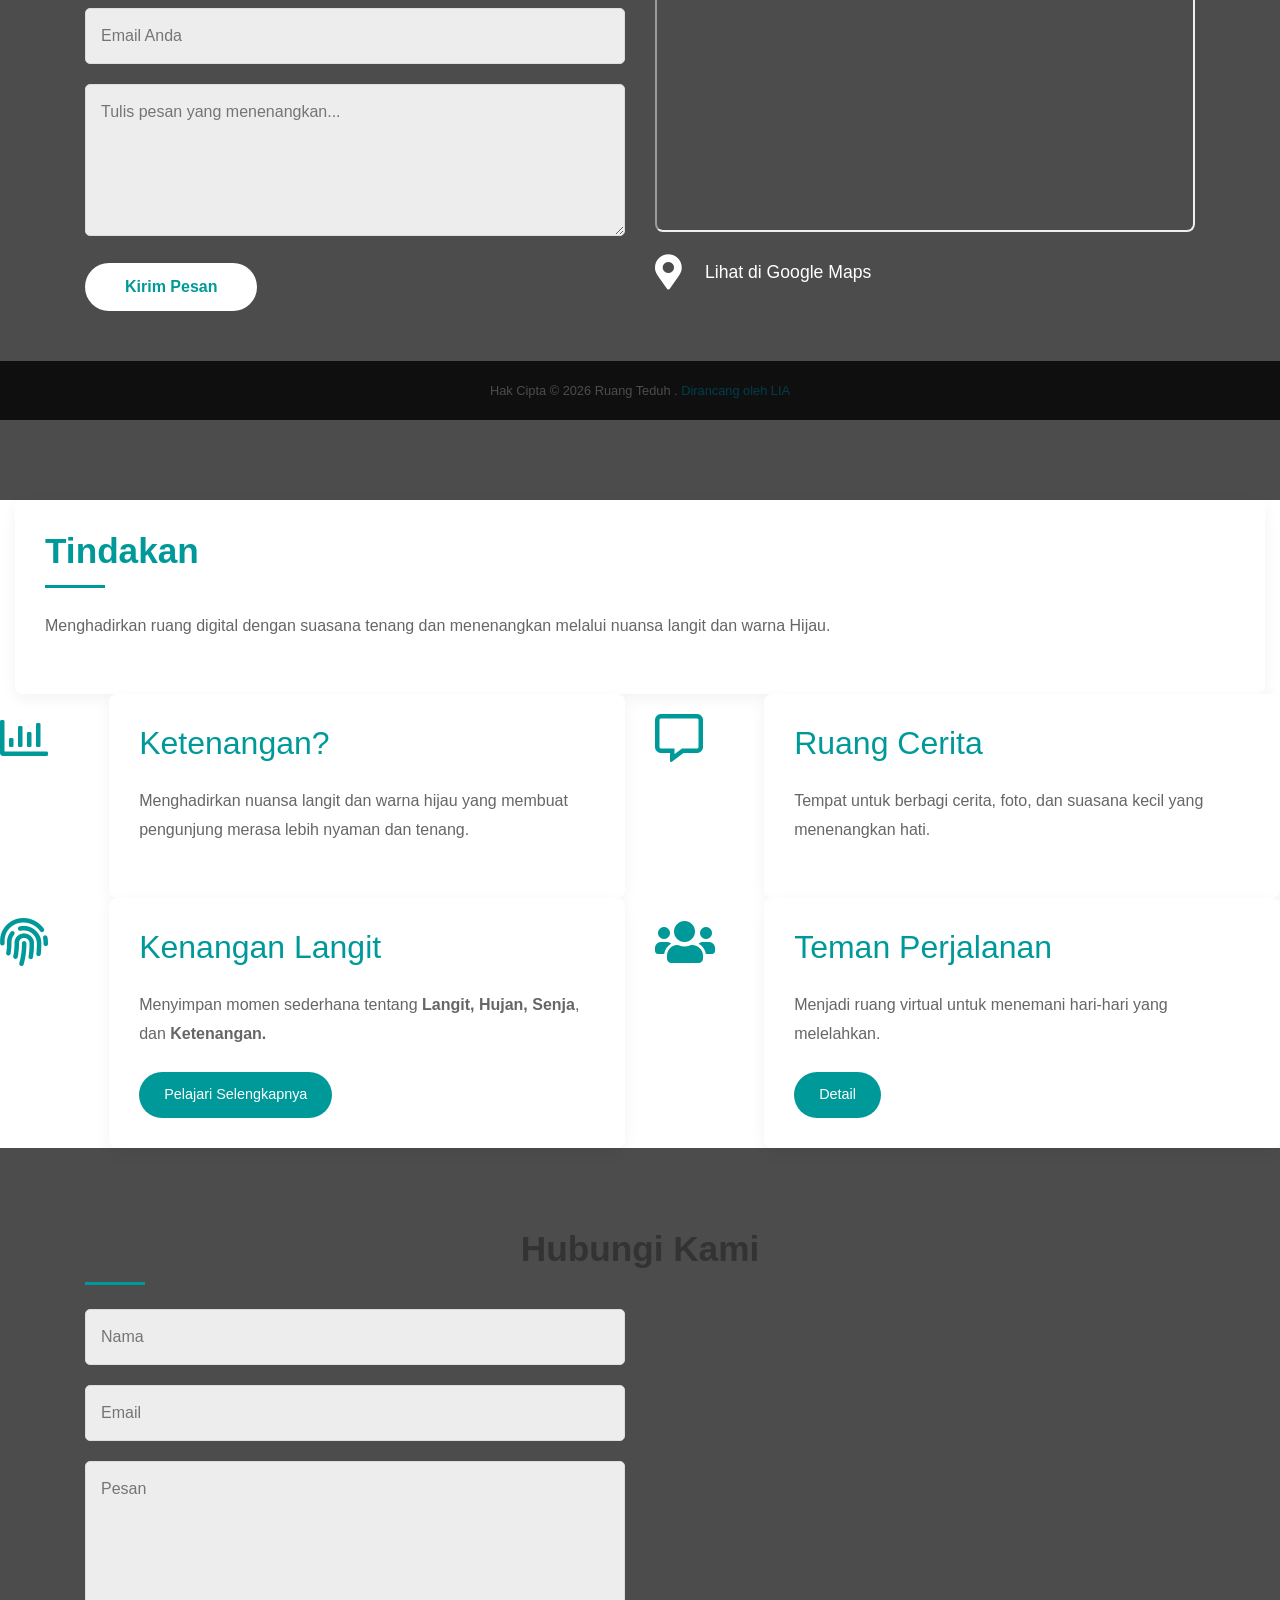
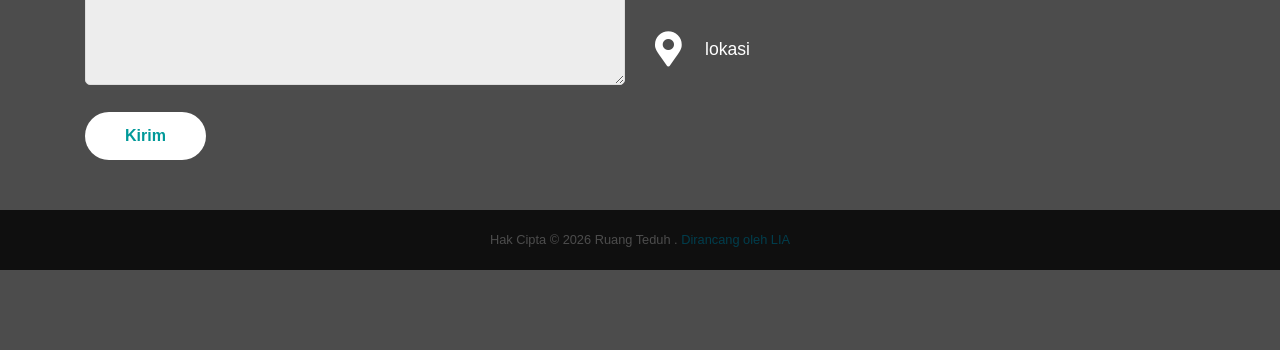
==== commit b164516e: "Update fmt.Println message from 'Hello' to 'Goodbye'" ====
--- a/index.html
+++ b/index.html
@@ -5,16 +5,110 @@
     <meta name="viewport" content="width=device-width, initial-scale=1.0" />
     <meta http-equiv="X-UA-Compatible" content="ie=edge" />
     <title>Ruang Teduh - byliaya</title>
-    <link rel="stylesheet" href="fontawesome-5.5/css/all.min.css" />
-    <link rel="stylesheet" href="slick/slick.css">
-    <link rel="stylesheet" href="slick/slick-theme.css">
-    <link rel="stylesheet" href="magnific-popup/magnific-popup.css">
-    <link rel="stylesheet" href="css/bootstrap.min.css" />
-    <link rel="stylesheet" href="css/tooplate-infinite-loop.css" />
+    
+    <!-- Memuat FontAwesome (Versi CDN agar ikon muncul tanpa download folder) -->
+    <link rel="stylesheet" href="https://cdnjs.cloudflare.com/ajax/libs/font-awesome/5.15.4/css/all.min.css" />
+    
+    <!-- Memuat Bootstrap CSS (Versi CDN agar tampilan rapi tanpa download folder) -->
+    <link rel="stylesheet" href="https://stackpath.bootstrapcdn.com/bootstrap/4.5.2/css/bootstrap.min.css" />
+    
+    <!-- CSS Tambahan untuk styling custom yang hilang -->
+    <style>
+      /* Basic Reset & Typography */
+      body { font-family: 'Open Sans', Arial, sans-serif; color: #666; }
+      
+      /* Navbar Styles */
+      .navbar { background-color: transparent; padding: 15px 0; transition: all 0.3s ease; }
+      .navbar.scroll { background-color: #ffffff; box-shadow: 0 2px 10px rgba(0,0,0,0.1); }
+      .navbar-brand { font-size: 1.5rem; font-weight: bold; color: #fff !important; }
+      .navbar.scroll .navbar-brand { color: #009999 !important; }
+      
+      .tm-nav-link { color: #fff; font-weight: 500; border-bottom: 1px solid transparent; transition: 0.3s; }
+      .nav-link.tm-nav-link:hover, .nav-link.tm-nav-link.active { color: #00ccff; border-bottom: 1px solid #00ccff; }
+      .navbar.scroll .tm-nav-link { color: #666; }
+      .navbar.scroll .tm-nav-link:hover { color: #009999; }
+      
+      /* Mobile Nav */
+      .navbar-toggler { border-color: #fff; }
+      .navbar-toggler-icon { background-image: url("data:image/svg+xml;charset=utf8,%3Csvg viewBox='0 0 32 32' xmlns='http://www.w3.org/2000/svg'%3E%3Cpath stroke='rgba(255, 255, 255, 1)' stroke-width='2' stroke-linecap='round' stroke-miterlimit='10' d='M4 8h24M4 16h24M4 24h24'/%3E%3C/svg%3E"); }
+      .navbar.scroll .navbar-toggler-icon { background-image: url("data:image/svg+xml;charset=utf8,%3Csvg viewBox='0 0 32 32' xmlns='http://www.w3.org/2000/svg'%3E%3Cpath stroke='rgba(0, 0, 0, 0.5)' stroke-width='2' stroke-linecap='round' stroke-miterlimit='10' d='M4 8h24M4 16h24M4 24h24'/%3E%3C/svg%3E"); }
+
+      /* Auth Area */
+      #authArea { position: absolute; top: 20px; right: 80px; z-index: 1000; }
+      #userInfo { color: #fff; font-size: 0.9rem; margin: 0; display: inline-block; margin-right: 10px; }
+      .navbar.scroll #userInfo { color: #666; }
+      .nav-cta { background: #009999; color: white; border: none; padding: 5px 15px; border-radius: 20px; cursor: pointer; transition: 0.3s; }
+      .nav-cta:hover { background: #007f7f; }
+
+      /* Hero Section */
+      .tm-parallax { 
+        background-image: url('https://picsum.photos/seed/sky/1920/1080'); 
+        height: 100vh; 
+        background-attachment: fixed; 
+        background-position: center; 
+        background-repeat: no-repeat; 
+        background-size: cover; 
+        display: flex; 
+        align-items: center; 
+        justify-content: center; 
+        position: relative;
+      }
+      .tm-hero-text-container { text-align: center; text-shadow: 2px 2px 4px rgba(0,0,0,0.6); padding: 0 20px; }
+      .tm-hero-title { font-size: 4rem; font-weight: bold; margin-bottom: 20px; color: #fff; }
+      .tm-hero-subtitle { font-size: 1.5rem; color: #fff; font-weight: 300; }
+      .tm-down-arrow-link { color: #fff; position: absolute; bottom: 30px; left: 50%; transform: translateX(-50%); animation: bounce 2s infinite; }
+      
+      @keyframes bounce {
+        0%, 20%, 50%, 80%, 100% {transform: translateX(-50%) translateY(0);}
+        40% {transform: translateX(-50%) translateY(-10px);}
+        60% {transform: translateX(-50%) translateY(-5px);}
+      }
+
+      /* Section Global */
+      .tm-section-pad-top { padding-top: 80px; padding-bottom: 80px; }
+      .tm-section-title { font-size: 2.2rem; font-weight: 700; color: #333; margin-bottom: 40px; position: relative; padding-bottom: 15px; }
+      .tm-section-title:after { content: ''; position: absolute; left: 0; bottom: 0; width: 60px; height: 3px; background: #009999; }
+      
+      /* Text & Colors */
+      .tm-text-primary { color: #009999; }
+      .tm-intro-text-container { padding: 30px; background: #fff; border-radius: 8px; box-shadow: 0 5px 15px rgba(0,0,0,0.05); height: 100%; }
+      .tm-intro-text { line-height: 1.8; color: #666; }
+      .tm-icon { margin-top: 20px; color: #009999; }
+      
+      /* Buttons */
+      .tm-btn-primary { display: inline-block; background-color: #009999; color: #fff; padding: 10px 25px; border-radius: 30px; text-decoration: none; transition: 0.3s; font-size: 0.9rem; }
+      .tm-btn-primary:hover { background-color: #007f7f; color: #fff; text-decoration: none; box-shadow: 0 5px 15px rgba(0, 153, 153, 0.3); }
+      
+      /* Testimonials & Gallery Styles */
+      .testimonial-card { background: #f9f9f9; padding: 30px; border-radius: 10px; margin-bottom: 30px; border-left: 5px solid #009999; }
+      .quote-icon { font-size: 2rem; color: #ddd; margin-bottom: 15px; }
+      .client-info { display: flex; align-items: center; margin-top: 20px; }
+      .client-img { width: 50px; height: 50px; border-radius: 50%; object-fit: cover; margin-right: 15px; }
+      
+      .gallery-item { margin-bottom: 30px; overflow: hidden; border-radius: 8px; position: relative; }
+      .gallery-item img { width: 100%; height: 250px; object-fit: cover; transition: transform 0.5s ease; }
+      .gallery-item:hover img { transform: scale(1.1); }
+
+      /* Contact Section */
+      .tm-parallax-2 { background-image: url('https://picsum.photos/seed/nature/1920/1080'); background-attachment: fixed; background-size: cover; position: relative; }
+      .tm-parallax-2:before { content: ''; position: absolute; top:0; left:0; width:100%; height:100%; background: rgba(0,0,0,0.7); }
+      .tm-container-contact { position: relative; z-index: 2; }
+      .tm-input { width: 100%; padding: 15px; margin-bottom: 20px; border: 1px solid #ddd; border-radius: 5px; background: rgba(255,255,255,0.9); }
+      .tm-btn-submit { background: #fff; color: #009999; font-weight: bold; border: none; padding: 12px 40px; border-radius: 30px; transition: 0.3s; }
+      .tm-btn-submit:hover { background: #009999; color: #fff; }
+      .contact-item iframe { border-radius: 8px; width: 100%; height: 300px; }
+      .item-link { color: #fff; display: flex; align-items: center; margin-top: 15px; font-size: 1.1rem; }
+      .item-link:hover { color: #00ccff; text-decoration: none; }
+      
+      /* Footer */
+      .tm-footer { background: rgba(0,0,0,0.8); padding: 20px 0; color: #fff; margin-top: 50px; }
+      .tm-footer a { color: #00ccff; }
+    </style>
   </head>
   <body>    
+    <!-- HERO / BERANDA -->
     <section id="infinite" class="text-white tm-font-big tm-parallax">
-      <nav class="navbar navbar-expand-md tm-navbar" id="tmNav">              
+      <nav class="navbar navbar-expand-md tm-navbar fixed-top" id="tmNav">              
         <div class="container">   
           <div class="tm-next">
               <a href="#infinite" class="navbar-brand">Ruang Teduh</a>
@@ -26,13 +120,15 @@
           <button class="navbar-toggler" type="button" data-toggle="collapse" data-target="#navbarSupportedContent" aria-controls="navbarSupportedContent" aria-expanded="false" aria-label="Toggle navigation">
             <i class="fas fa-bars navbar-toggler-icon"></i>
           </button>
+          
           <div class="collapse navbar-collapse" id="navbarSupportedContent">
             <ul class="navbar-nav ml-auto">
+              <!-- Perbaikan ID href agar sesuai dengan ID Section -->
               <li class="nav-item">
-                  <a class="nav-link tm-nav-link" href="#beranda">Beranda</a>
+                  <a class="nav-link tm-nav-link" href="#infinite">Beranda</a>
               </li>
               <li class="nav-item">
-                  <a class="nav-link tm-nav-link" href="#wtindakan">Tindakan</a>
+                  <a class="nav-link tm-nav-link" href="#tindakan">Tindakan</a>
               </li>
               <li class="nav-item">
                 <a class="nav-link tm-nav-link" href="#testimoni">Testimoni</a>
@@ -65,21 +161,22 @@
       </div>      
     </section>
 
-    <section id="tindakan" class="tm-section-pad-top">
+    <!-- TINDAKAN -->
+    <section id="tindakan" class="tm-section-pad-top bg-light">
       <div class="container">
             <div class="row tm-content-box">
-                <div class="col-lg-12 col-xl-12">
+                <div class="col-lg-12 col-xl-12 text-center">
                     <div class="tm-intro-text-container">
                         <h2 class="tm-text-primary mb-4 tm-section-title">Tindakan</h2>
-                        <p class="mb-4 tm-intro-text">
+                        <p class="mb-4 tm-intro-text mx-auto" style="max-width: 700px;">
                          Menghadirkan ruang digital dengan suasana tenang dan menenangkan melalui nuansa langit dan warna Hijau.</p>
                     </div>
                 </div>
             </div>
             
             <div class="row tm-content-box">
-        		<div class="col-lg-1">
-                    <i class="far fa-3x fa-chart-bar text-center tm-icon"></i>
+                <div class="col-lg-1 text-center">
+                    <i class="far fa-3x fa-chart-bar tm-icon"></i>
                 </div>
                 <div class="col-lg-5">
                     <div class="tm-intro-text-container">
@@ -89,8 +186,8 @@
                     </div>
                 </div>
                 
-                <div class="col-lg-1">
-                    <i class="far fa-3x fa-comment-alt text-center tm-icon"></i>
+                <div class="col-lg-1 text-center">
+                    <i class="far fa-3x fa-comment-alt tm-icon"></i>
                 </div>
                 <div class="col-lg-5">
                     <div class="tm-intro-text-container">
@@ -102,8 +199,8 @@
             </div>
 
             <div class="row tm-content-box">
-        		<div class="col-lg-1">
-                    <i class="fas fa-3x fa-fingerprint text-center tm-icon"></i>
+                <div class="col-lg-1 text-center">
+                    <i class="fas fa-3x fa-fingerprint tm-icon"></i>
                 </div>
                 <div class="col-lg-5">
                     <div class="tm-intro-text-container">
@@ -116,8 +213,8 @@
                     </div>
                 </div>
                 
-                <div class="col-lg-1">
-                    <i class="fas fa-3x fa-users text-center tm-icon"></i>
+                <div class="col-lg-1 text-center">
+                    <i class="fas fa-3x fa-users tm-icon"></i>
                 </div>
                 <div class="col-lg-5">
                     <div class="tm-intro-text-container">
@@ -125,7 +222,7 @@
                         <p class="mb-4 tm-intro-text">
                       Menjadi ruang virtual untuk menemani hari-hari yang melelahkan.</p>
                           <div class="tm-continue">
-                            <a href="#testimonials" class="tm-intro-text tm-btn-primary">Detail</a>
+                            <a href="#testimoni" class="tm-intro-text tm-btn-primary">Detail</a>
                         </div>
                     </div>
                 </div>
@@ -133,50 +230,155 @@
         </div>
     </section>
 
-    <section id="contact" class="tm-section-pad-top tm-parallax-2">
+    <!-- TESTIMONI (Bagian Baru yang Hilang) -->
+    <section id="testimoni" class="tm-section-pad-top">
+      <div class="container">
+        <div class="row">
+            <div class="col-lg-12 text-center">
+                <h2 class="tm-text-primary mb-4 tm-section-title">Apa Kata Mereka?</h2>
+                <p class="mb-5 tm-intro-text mx-auto">Cerita dari para pengunjung yang telah menemukan ketenangannya di sini.</p>
+            </div>
+        </div>
+        
+        <div class="row">
+            <!-- Testimoni 1 -->
+            <div class="col-lg-4 col-md-6">
+                <div class="testimonial-card">
+                    <i class="fas fa-quote-left quote-icon"></i>
+                    <p class="tm-intro-text">"Ruang Teduh benar-benar membantu saya meredakan stres setelah jam kerja yang panjang. Nuansanya sangat menenangkan."</p>
+                    <div class="client-info">
+                        <img src="https://picsum.photos/seed/user1/100/100" alt="User" class="client-img">
+                        <div>
+                            <h5 class="mb-0">Andi Saputra</h5>
+                            <small class="text-muted">Mahasiswa</small>
+                        </div>
+                    </div>
+                </div>
+            </div>
+            <!-- Testimoni 2 -->
+            <div class="col-lg-4 col-md-6">
+                <div class="testimonial-card">
+                    <i class="fas fa-quote-left quote-icon"></i>
+                    <p class="tm-intro-text">"Saya suka bagian dokumentasi langitnya. Rasanya seperti liburan singkat tanpa harus pergi kemana-mana."</p>
+                    <div class="client-info">
+                        <img src="https://picsum.photos/seed/user2/100/100" alt="User" class="client-img">
+                        <div>
+                            <h5 class="mb-0">Siti Aminah</h5>
+                            <small class="text-muted">Freelancer</small>
+                        </div>
+                    </div>
+                </div>
+            </div>
+            <!-- Testimoni 3 -->
+            <div class="col-lg-4 col-md-6 mx-auto">
+                <div class="testimonial-card">
+                    <i class="fas fa-quote-left quote-icon"></i>
+                    <p class="tm-intro-text">"Konsep hijau dan langitnya sangat unik. Tempat yang tepat untuk sekadar melamang dan menulis."</p>
+                    <div class="client-info">
+                        <img src="https://picsum.photos/seed/user3/100/100" alt="User" class="client-img">
+                        <div>
+                            <h5 class="mb-0">Budi Santoso</h5>
+                            <small class="text-muted">Penulis</small>
+                        </div>
+                    </div>
+                </div>
+            </div>
+        </div>
+      </div>
+    </section>
+
+    <!-- DOKUMENTASI (Bagian Baru yang Hilang) -->
+    <section id="dokumentasi" class="tm-section-pad-top bg-light">
+      <div class="container">
+          <div class="row">
+              <div class="col-lg-12 text-center">
+                  <h2 class="tm-text-primary mb-4 tm-section-title">Dokumentasi Suasana</h2>
+                  <p class="mb-5 tm-intro-text mx-auto">Kumpulan potret ketenangan yang kami abadikan untuk Anda.</p>
+              </div>
+          </div>
+
+          <div class="row">
+              <!-- Gallery Item 1 -->
+              <div class="col-md-4 col-sm-6 gallery-item">
+                  <img src="https://picsum.photos/seed/green/600/400" alt="Dokumentasi 1">
+              </div>
+              <!-- Gallery Item 2 -->
+              <div class="col-md-4 col-sm-6 gallery-item">
+                  <img src="https://picsum.photos/seed/sky2/600/400" alt="Dokumentasi 2">
+              </div>
+              <!-- Gallery Item 3 -->
+              <div class="col-md-4 col-sm-6 gallery-item">
+                  <img src="https://picsum.photos/seed/rain/600/400" alt="Dokumentasi 3">
+              </div>
+              <!-- Gallery Item 4 -->
+              <div class="col-md-4 col-sm-6 gallery-item">
+                  <img src="https://picsum.photos/leaf/600/400" alt="Dokumentasi 4">
+              </div>
+              <!-- Gallery Item 5 -->
+              <div class="col-md-4 col-sm-6 gallery-item">
+                  <img src="https://picsum.photos/seed/cloud/600/400" alt="Dokumentasi 5">
+              </div>
+              <!-- Gallery Item 6 -->
+              <div class="col-md-4 col-sm-6 gallery-item">
+                  <img src="https://picsum.photos/seed/forest/600/400" alt="Dokumentasi 6">
+              </div>
+          </div>
+          
+          <div class="row mt-4">
+              <div class="col-12 text-center">
+                  <a href="#kontak" class="tm-btn-primary">Lihat Lokasi</a>
+              </div>
+          </div>
+      </div>
+    </section>
+
+    <!-- KONTAK -->
+    <!-- Saya mengubah ID menjadi 'kontak' sesuai permintaan, dan href menu disesuaikan -->
+    <section id="kontak" class="tm-section-pad-top tm-parallax-2 text-white">
       <div class="container tm-container-contact">
         <div class="row">
             <div class="text-center col-12">
-                <h2 class="tm-section-title mb-4">Hubungi Kami</h2>
+                <h2 class="tm-section-title mb-4 text-white">Hubungi Kami</h2>
+                <p class="mb-5">Jangan ragu untuk mengunjungi lokasi fisik kami di Kaliurang.</p>
             </div>
             <div class="col-sm-12 col-md-6">
               <form action="" method="get">
-                <input id="name" name="nama" type="text" placeholder="Nama" class="tm-input" required />
-                <input id="email" name="email" type="email" placeholder="Email" class="tm-input" required />
-                <textarea id="message" name="message" rows="8" placeholder="Pesan" class="tm-input" required></textarea>
-                <button type="submit" class="btn tm-btn-submit">Kirim</button>
+                <input id="name" name="nama" type="text" placeholder="Nama Anda" class="tm-input" required />
+                <input id="email" name="email" type="email" placeholder="Email Anda" class="tm-input" required />
+                <textarea id="message" name="message" rows="5" placeholder="Tulis pesan yang menenangkan..." class="tm-input" required></textarea>
+                <button type="submit" class="btn tm-btn-submit">Kirim Pesan</button>
               </form>
             </div>
             <div class="col-sm-12 col-md-6">
                 <div class="contact-item">
-<iframe src="https://www.google.com/maps/embed?pb=!1m18!1m12!1m3!1d3954.8173850742783!2d110.42786247404646!3d-7.594844675050648!2m3!1f0!2f0!3f0!3m2!1i1024!2i768!4f13.1!3m3!1m2!1s0x2e7a67525ced61ef%3A0x4a269b8f8b5e2512!2sKALIURANG-YOGYAKARTA!5e0!3m2!1sid!2sid!4v1779673257004!5m2!1sid!2sid" width="600" height="450" style="border:0;" allowfullscreen="" loading="lazy" referrerpolicy="no-referrer-when-downgrade"></iframe>
-                  <a rel="nofollow" href="https://www.google.com/maps" class="item-link">
-                      <i class="fas fa-2x fa-map-marker-alt mr-4"></i>
-                      <span class="mb-0">lokasi</span>
-                  </a>               
+                    <iframe src="https://www.google.com/maps/embed?pb=!1m18!1m12!1m3!1d3954.8173850742783!2d110.42786247404646!3d-7.594844675050648!2m3!1f0!2f0!3f0!3m2!1i1024!2i768!4f13.1!3m3!1m2!1s0x2e7a67525ced61ef%3A0x4a269b8f8b5e2512!2sKALIURANG-YOGYAKARTA!5e0!3m2!1sid!2sid!4v1779673257004!5m2!1sid!2sid" allowfullscreen="" loading="lazy"></iframe>
+                    <a rel="nofollow" href="https://www.google.com/maps" target="_blank" class="item-link">
+                        <i class="fas fa-2x fa-map-marker-alt mr-4"></i>
+                        <span class="mb-0">Lihat di Google Maps</span>
+                    </a>               
                 </div>
             </div>
         </div>
       </div>
+      
       <footer class="text-center small tm-footer">
-          <p class="mb-0">Hak Cipta © 2026 Ruang Teduh . <a rel="nofollow" href="https://www.tooplate.com" title="HTML templates">Dirancang oleh LIA</a></p>
+          <p class="mb-0">Hak Cipta © 2026 Ruang Teduh . <a rel="nofollow" href="#" title="HTML templates">Dirancang oleh LIA</a></p>
       </footer>
     </section>
 
-    <script src="js/jquery-1.9.1.min.js"></script>     
-    <script src="slick/slick.min.js"></script>
-    <script src="magnific-popup/jquery.magnific-popup.min.js"></script>
-    <script src="js/easing.min.js"></script>
-    <script src="js/jquery.singlePageNav.min.js"></script>     
-    <script src="js/bootstrap.min.js"></script> 
+    <!-- Script Dependencies (Menggunakan CDN) -->
+    <script src="https://code.jquery.com/jquery-3.5.1.min.js"></script>     
+    <script src="https://cdn.jsdelivr.net/npm/bootstrap@4.5.2/dist/js/bootstrap.bundle.min.js"></script>
+    <script src="https://cdnjs.cloudflare.com/ajax/libs/jquery-easing/1.4.1/jquery.easing.min.js"></script>
+    <script src="https://cdnjs.cloudflare.com/ajax/libs/jquery.singlePageNav/3.0.6/jquery.singlePageNav.min.js"></script> 
     
     <script>
-      // 1. FUNGSI UNTUK PINDAH KE HALAMAN LOGIN (REVISI UTAMA)
+      // 1. FUNGSI UNTUK PINDAH KE HALAMAN LOGIN
       function goLogin() {
           window.location.href = "login/index.html";
       }
 
-      // 2. FUNGSI PARALLAX & LAINNYA
+      // 2. LOGIKA PARALLAX & NAVIGASI
       function getOffSet(){
         var _offset = 450;
         var windowHeight = window.innerHeight;
@@ -225,6 +427,195 @@
       };
       
       $(function(){
+        // Inisialisasi Parallax
+        background_image_parallax($(".tm-parallax"), 0.30, false);
+        background_image_parallax_2($("#kontak"), 0.80);   
+        
+        // Resize Handler
+        window.addEventListener('resize', function(){
+          background_image_parallax($(".tm-parallax"), 0.30, true);
+        }, true);
+
+        // Scroll Handler untuk Navbar berubah warna
+        $(window).scroll(function(e){          
+          if($(document).scrollTop() > 120) {
+            $('.tm-navbar').addClass("scroll");
+          } else {
+            $('.tm-navbar').removeClass("scroll");
+          }
+        });
+        
+        // Tutup menu mobile saat diklik
+        $('#tmNav a').on('click', function(){
+          $('.navbar-collapse').removeClass('show'); 
+        });
+
+        // Single Page Navigation
+        $('#tmNav').singlePageNav({
+          'easing': 'easeInOutExpo',
+          'speed': 600,
+          'offset': 0 // Offset disesuaikan agar tidak tertutup header
+        });        
+      });
+    </script>
+  </body>
+</html>                <div class="col-lg-12 col-xl-12">
+                    <div class="tm-intro-text-container">
+                        <h2 class="tm-text-primary mb-4 tm-section-title">Tindakan</h2>
+                        <p class="mb-4 tm-intro-text">
+                         Menghadirkan ruang digital dengan suasana tenang dan menenangkan melalui nuansa langit dan warna Hijau.</p>
+                    </div>
+                </div>
+            </div>
+            
+            <div class="row tm-content-box">
+        		<div class="col-lg-1">
+                    <i class="far fa-3x fa-chart-bar text-center tm-icon"></i>
+                </div>
+                <div class="col-lg-5">
+                    <div class="tm-intro-text-container">
+                        <h2 class="tm-text-primary mb-4">Ketenangan?</h2>
+                        <p class="mb-4 tm-intro-text">
+                          Menghadirkan nuansa langit dan warna hijau yang membuat pengunjung merasa lebih nyaman dan tenang.</p>
+                    </div>
+                </div>
+                
+                <div class="col-lg-1">
+                    <i class="far fa-3x fa-comment-alt text-center tm-icon"></i>
+                </div>
+                <div class="col-lg-5">
+                    <div class="tm-intro-text-container">
+                        <h2 class="tm-text-primary mb-4">Ruang Cerita</h2>
+                        <p class="mb-4 tm-intro-text">
+                          Tempat untuk berbagi cerita, foto, dan suasana kecil yang menenangkan hati.</p>
+                    </div>
+                </div>
+            </div>
+
+            <div class="row tm-content-box">
+        		<div class="col-lg-1">
+                    <i class="fas fa-3x fa-fingerprint text-center tm-icon"></i>
+                </div>
+                <div class="col-lg-5">
+                    <div class="tm-intro-text-container">
+                        <h2 class="tm-text-primary mb-4">Kenangan Langit</h2>
+                        <p class="mb-4 tm-intro-text">
+                      Menyimpan momen sederhana tentang <strong>Langit, Hujan, Senja</strong>, dan <strong>Ketenangan.</strong></p>
+                          <div class="tm-continue">
+                            <a href="#testimoni" class="tm-intro-text tm-btn-primary">Pelajari Selengkapnya</a>
+                        </div>
+                    </div>
+                </div>
+                
+                <div class="col-lg-1">
+                    <i class="fas fa-3x fa-users text-center tm-icon"></i>
+                </div>
+                <div class="col-lg-5">
+                    <div class="tm-intro-text-container">
+                      <h2 class="tm-text-primary mb-4">Teman Perjalanan</h2>
+                        <p class="mb-4 tm-intro-text">
+                      Menjadi ruang virtual untuk menemani hari-hari yang melelahkan.</p>
+                          <div class="tm-continue">
+                            <a href="#testimonials" class="tm-intro-text tm-btn-primary">Detail</a>
+                        </div>
+                    </div>
+                </div>
+            </div>
+        </div>
+    </section>
+
+    <section id="contact" class="tm-section-pad-top tm-parallax-2">
+      <div class="container tm-container-contact">
+        <div class="row">
+            <div class="text-center col-12">
+                <h2 class="tm-section-title mb-4">Hubungi Kami</h2>
+            </div>
+            <div class="col-sm-12 col-md-6">
+              <form action="" method="get">
+                <input id="name" name="nama" type="text" placeholder="Nama" class="tm-input" required />
+                <input id="email" name="email" type="email" placeholder="Email" class="tm-input" required />
+                <textarea id="message" name="message" rows="8" placeholder="Pesan" class="tm-input" required></textarea>
+                <button type="submit" class="btn tm-btn-submit">Kirim</button>
+              </form>
+            </div>
+            <div class="col-sm-12 col-md-6">
+                <div class="contact-item">
+<iframe src="https://www.google.com/maps/embed?pb=!1m18!1m12!1m3!1d3954.8173850742783!2d110.42786247404646!3d-7.594844675050648!2m3!1f0!2f0!3f0!3m2!1i1024!2i768!4f13.1!3m3!1m2!1s0x2e7a67525ced61ef%3A0x4a269b8f8b5e2512!2sKALIURANG-YOGYAKARTA!5e0!3m2!1sid!2sid!4v1779673257004!5m2!1sid!2sid" width="600" height="450" style="border:0;" allowfullscreen="" loading="lazy" referrerpolicy="no-referrer-when-downgrade"></iframe>
+                  <a rel="nofollow" href="https://www.google.com/maps" class="item-link">
+                      <i class="fas fa-2x fa-map-marker-alt mr-4"></i>
+                      <span class="mb-0">lokasi</span>
+                  </a>               
+                </div>
+            </div>
+        </div>
+      </div>
+      <footer class="text-center small tm-footer">
+          <p class="mb-0">Hak Cipta © 2026 Ruang Teduh . <a rel="nofollow" href="https://www.tooplate.com" title="HTML templates">Dirancang oleh LIA</a></p>
+      </footer>
+    </section>
+
+    <script src="js/jquery-1.9.1.min.js"></script>     
+    <script src="slick/slick.min.js"></script>
+    <script src="magnific-popup/jquery.magnific-popup.min.js"></script>
+    <script src="js/easing.min.js"></script>
+    <script src="js/jquery.singlePageNav.min.js"></script>     
+    <script src="js/bootstrap.min.js"></script> 
+    
+    <script>
+      // 1. FUNGSI UNTUK PINDAH KE HALAMAN LOGIN (REVISI UTAMA)
+      function goLogin() {
+          window.location.href = "login/index.html";
+      }
+
+      // 2. FUNGSI PARALLAX & LAINNYA
+      function getOffSet(){
+        var _offset = 450;
+        var windowHeight = window.innerHeight;
+        if(windowHeight > 500) { _offset = 400; } 
+        if(windowHeight > 680) { _offset = 300; }
+        if(windowHeight > 830) { _offset = 210; }
+        return _offset;
+      }
+
+      function setParallaxPosition($doc, multiplier, $object){
+        var offset = getOffSet();
+        var from_top = $doc.scrollTop(),
+          bg_css = 'center ' +(multiplier * from_top - offset) + 'px';
+        $object.css({"background-position" : bg_css });
+      }
+
+      var background_image_parallax = function($object, multiplier, forceSet){
+        multiplier = typeof multiplier !== 'undefined' ? multiplier : 0.5;
+        multiplier = 1 - multiplier;
+        var $doc = $(document);
+        if(forceSet) {
+          setParallaxPosition($doc, multiplier, $object);
+        } else {
+          $(window).scroll(function(){          
+            setParallaxPosition($doc, multiplier, $object);
+          });
+        }
+      };
+
+      var background_image_parallax_2 = function($object, multiplier){
+        multiplier = typeof multiplier !== 'undefined' ? multiplier : 0.5;
+        multiplier = 1 - multiplier;
+        var $doc = $(document);
+        $object.css({"background-attachment" : "fixed"});
+        $(window).scroll(function(){
+          if($(window).width() > 768) {
+            var firstTop = $object.offset().top,
+                pos = $(window).scrollTop(),
+                yPos = Math.round((multiplier * (firstTop - pos)) - 186);              
+            var bg_css = 'center ' + yPos + 'px';
+            $object.css({"background-position" : bg_css });
+          } else {
+            $object.css({"background-position" : "center" });
+          }
+        });
+      };
+      
+      $(function(){
         background_image_parallax($(".tm-parallax"), 0.30, false);
         background_image_parallax_2($("#contact"), 0.80);   
         background_image_parallax_2($("#testimonials"), 0.80);   
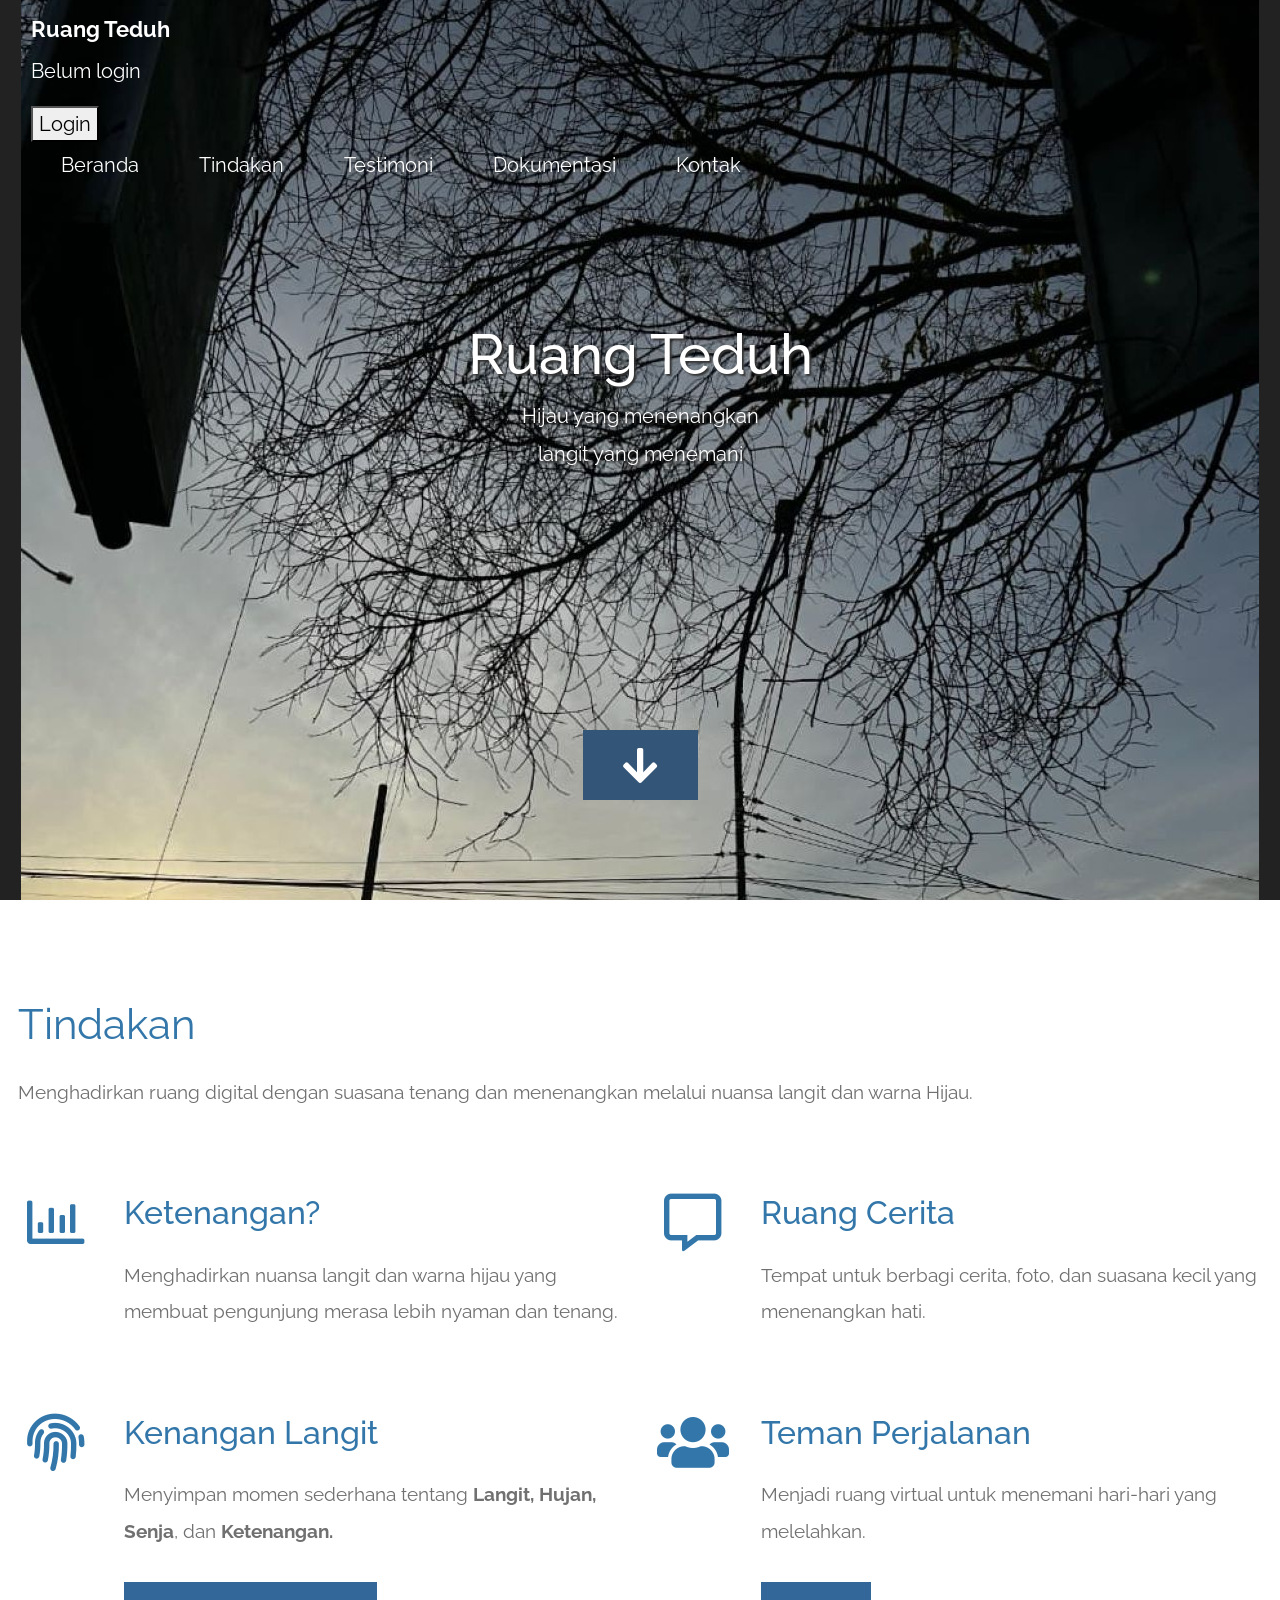
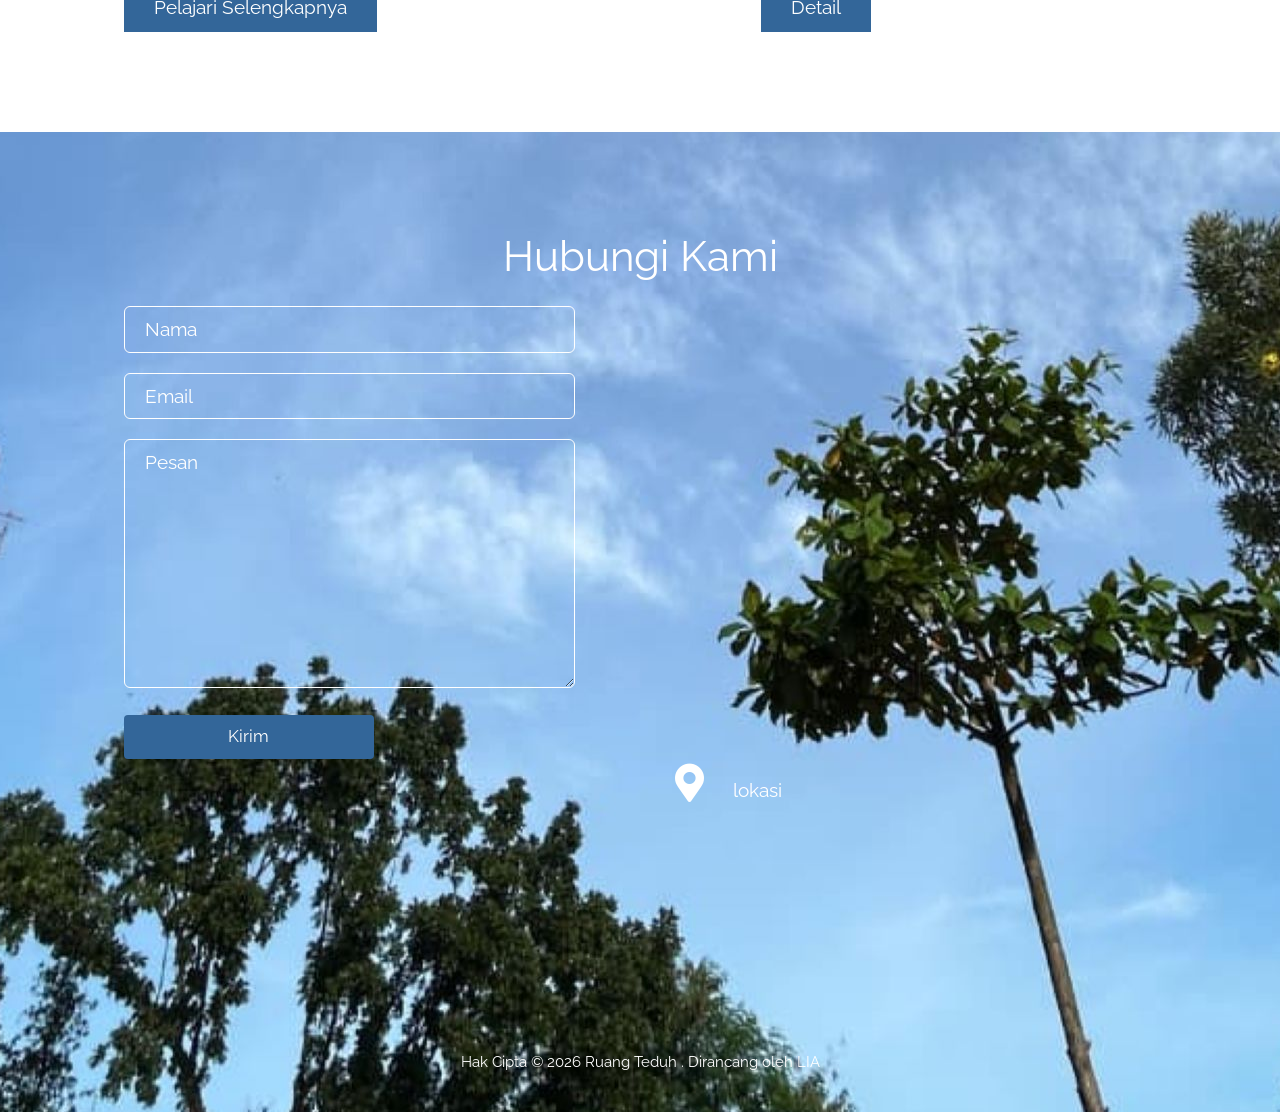
==== commit 4006b579: "Update index.html" ====
--- a/index.html
+++ b/index.html
@@ -1,648 +1,513 @@
 <!DOCTYPE html>
+
 <html lang="en">
+
   <head>
+
     <meta charset="UTF-8" />
+
     <meta name="viewport" content="width=device-width, initial-scale=1.0" />
+
     <meta http-equiv="X-UA-Compatible" content="ie=edge" />
+
     <title>Ruang Teduh - byliaya</title>
+
+    <link rel="stylesheet" href="fontawesome-5.5/css/all.min.css" />
+
+    <link rel="stylesheet" href="slick/slick.css">
+
+    <link rel="stylesheet" href="slick/slick-theme.css">
+
+    <link rel="stylesheet" href="magnific-popup/magnific-popup.css">
+
+    <link rel="stylesheet" href="css/bootstrap.min.css" />
+
+    <link rel="stylesheet" href="css/tooplate-infinite-loop.css" />
+
+  </head>
+
+  <body>    
+
+    <section id="infinite" class="text-white tm-font-big tm-parallax">
+
+      <nav class="navbar navbar-expand-md tm-navbar" id="tmNav">              
+
+        <div class="container">   
+
+          <div class="tm-next">
+
+              <a href="#infinite" class="navbar-brand">Ruang Teduh</a>
+
+              <p id="userInfo">Belum login</p>
+
+            <div id="authArea">
+
+              <button onclick="goLogin()" class="nav-cta">Login</button>
+
+          </div>               
+
+            
+
+          <button class="navbar-toggler" type="button" data-toggle="collapse" data-target="#navbarSupportedContent" aria-controls="navbarSupportedContent" aria-expanded="false" aria-label="Toggle navigation">
+
+            <i class="fas fa-bars navbar-toggler-icon"></i>
+
+          </button>
+
+          <div class="collapse navbar-collapse" id="navbarSupportedContent">
+
+            <ul class="navbar-nav ml-auto">
+
+              <li class="nav-item">
+
+                  <a class="nav-link tm-nav-link" href="#beranda">Beranda</a>
+
+              </li>
+
+              <li class="nav-item">
+
+                  <a class="nav-link tm-nav-link" href="#wtindakan">Tindakan</a>
+
+              </li>
+
+              <li class="nav-item">
+
+                <a class="nav-link tm-nav-link" href="#testimoni">Testimoni</a>
+
+              </li>
+
+              <li class="nav-item">
+
+                  <a class="nav-link tm-nav-link" href="#dokumentasi">Dokumentasi</a>
+
+              </li>
+
+              <li class="nav-item">
+
+                  <a class="nav-link tm-nav-link" href="#kontak">Kontak</a>
+
+              </li>                         
+
+            </ul>
+
+          </div>        
+
+        </div>
+
+      </nav>
+
+      
+
+      <div class="text-center tm-hero-text-container">
+
+        <div class="tm-hero-text-container-inner">
+
+            <h2 class="tm-hero-title">Ruang Teduh</h2>
+
+            <p class="tm-hero-subtitle">
+
+              Hijau yang menenangkan
+
+              <br>langit yang menemani
+
+            </p>
+
+        </div>        
+
+      </div>
+
+
+
+      <div class="tm-next tm-intro-next">
+
+        <a href="#tindakan" class="text-center tm-down-arrow-link">
+
+          <i class="fas fa-2x fa-arrow-down tm-down-arrow"></i>
+
+        </a>
+
+      </div>      
+
+    </section>
+
+
+
+    <section id="tindakan" class="tm-section-pad-top">
+
+      <div class="container">
+
+            <div class="row tm-content-box">
+
+                <div class="col-lg-12 col-xl-12">
+
+                    <div class="tm-intro-text-container">
+
+                        <h2 class="tm-text-primary mb-4 tm-section-title">Tindakan</h2>
+
+                        <p class="mb-4 tm-intro-text">
+
+                         Menghadirkan ruang digital dengan suasana tenang dan menenangkan melalui nuansa langit dan warna Hijau.</p>
+
+                    </div>
+
+                </div>
+
+            </div>
+
+            
+
+            <div class="row tm-content-box">
+
+        		<div class="col-lg-1">
+
+                    <i class="far fa-3x fa-chart-bar text-center tm-icon"></i>
+
+                </div>
+
+                <div class="col-lg-5">
+
+                    <div class="tm-intro-text-container">
+
+                        <h2 class="tm-text-primary mb-4">Ketenangan?</h2>
+
+                        <p class="mb-4 tm-intro-text">
+
+                          Menghadirkan nuansa langit dan warna hijau yang membuat pengunjung merasa lebih nyaman dan tenang.</p>
+
+                    </div>
+
+                </div>
+
+                
+
+                <div class="col-lg-1">
+
+                    <i class="far fa-3x fa-comment-alt text-center tm-icon"></i>
+
+                </div>
+
+                <div class="col-lg-5">
+
+                    <div class="tm-intro-text-container">
+
+                        <h2 class="tm-text-primary mb-4">Ruang Cerita</h2>
+
+                        <p class="mb-4 tm-intro-text">
+
+                          Tempat untuk berbagi cerita, foto, dan suasana kecil yang menenangkan hati.</p>
+
+                    </div>
+
+                </div>
+
+            </div>
+
+
+
+            <div class="row tm-content-box">
+
+        		<div class="col-lg-1">
+
+                    <i class="fas fa-3x fa-fingerprint text-center tm-icon"></i>
+
+                </div>
+
+                <div class="col-lg-5">
+
+                    <div class="tm-intro-text-container">
+
+                        <h2 class="tm-text-primary mb-4">Kenangan Langit</h2>
+
+                        <p class="mb-4 tm-intro-text">
+
+                      Menyimpan momen sederhana tentang <strong>Langit, Hujan, Senja</strong>, dan <strong>Ketenangan.</strong></p>
+
+                          <div class="tm-continue">
+
+                            <a href="#testimoni" class="tm-intro-text tm-btn-primary">Pelajari Selengkapnya</a>
+
+                        </div>
+
+                    </div>
+
+                </div>
+
+                
+
+                <div class="col-lg-1">
+
+                    <i class="fas fa-3x fa-users text-center tm-icon"></i>
+
+                </div>
+
+                <div class="col-lg-5">
+
+                    <div class="tm-intro-text-container">
+
+                      <h2 class="tm-text-primary mb-4">Teman Perjalanan</h2>
+
+                        <p class="mb-4 tm-intro-text">
+
+                      Menjadi ruang virtual untuk menemani hari-hari yang melelahkan.</p>
+
+                          <div class="tm-continue">
+
+                            <a href="#testimonials" class="tm-intro-text tm-btn-primary">Detail</a>
+
+                        </div>
+
+                    </div>
+
+                </div>
+
+            </div>
+
+        </div>
+
+    </section>
+
+
+
+    <section id="contact" class="tm-section-pad-top tm-parallax-2">
+
+      <div class="container tm-container-contact">
+
+        <div class="row">
+
+            <div class="text-center col-12">
+
+                <h2 class="tm-section-title mb-4">Hubungi Kami</h2>
+
+            </div>
+
+            <div class="col-sm-12 col-md-6">
+
+              <form action="" method="get">
+
+                <input id="name" name="nama" type="text" placeholder="Nama" class="tm-input" required />
+
+                <input id="email" name="email" type="email" placeholder="Email" class="tm-input" required />
+
+                <textarea id="message" name="message" rows="8" placeholder="Pesan" class="tm-input" required></textarea>
+
+                <button type="submit" class="btn tm-btn-submit">Kirim</button>
+
+              </form>
+
+            </div>
+
+            <div class="col-sm-12 col-md-6">
+
+                <div class="contact-item">
+
+<iframe src="https://www.google.com/maps/embed?pb=!1m18!1m12!1m3!1d3954.8173850742783!2d110.42786247404646!3d-7.594844675050648!2m3!1f0!2f0!3f0!3m2!1i1024!2i768!4f13.1!3m3!1m2!1s0x2e7a67525ced61ef%3A0x4a269b8f8b5e2512!2sKALIURANG-YOGYAKARTA!5e0!3m2!1sid!2sid!4v1779673257004!5m2!1sid!2sid" width="600" height="450" style="border:0;" allowfullscreen="" loading="lazy" referrerpolicy="no-referrer-when-downgrade"></iframe>
+
+                  <a rel="nofollow" href="https://www.google.com/maps" class="item-link">
+
+                      <i class="fas fa-2x fa-map-marker-alt mr-4"></i>
+
+                      <span class="mb-0">lokasi</span>
+
+                  </a>               
+
+                </div>
+
+            </div>
+
+        </div>
+
+      </div>
+
+      <footer class="text-center small tm-footer">
+
+          <p class="mb-0">Hak Cipta © 2026 Ruang Teduh . <a rel="nofollow" href="https://www.tooplate.com" title="HTML templates">Dirancang oleh LIA</a></p>
+
+      </footer>
+
+    </section>
+
+
+
+    <script src="js/jquery-1.9.1.min.js"></script>     
+
+    <script src="slick/slick.min.js"></script>
+
+    <script src="magnific-popup/jquery.magnific-popup.min.js"></script>
+
+    <script src="js/easing.min.js"></script>
+
+    <script src="js/jquery.singlePageNav.min.js"></script>     
+
+    <script src="js/bootstrap.min.js"></script> 
+
     
-    <!-- Memuat FontAwesome (Versi CDN agar ikon muncul tanpa download folder) -->
-    <link rel="stylesheet" href="https://cdnjs.cloudflare.com/ajax/libs/font-awesome/5.15.4/css/all.min.css" />
-    
-    <!-- Memuat Bootstrap CSS (Versi CDN agar tampilan rapi tanpa download folder) -->
-    <link rel="stylesheet" href="https://stackpath.bootstrapcdn.com/bootstrap/4.5.2/css/bootstrap.min.css" />
-    
-    <!-- CSS Tambahan untuk styling custom yang hilang -->
-    <style>
-      /* Basic Reset & Typography */
-      body { font-family: 'Open Sans', Arial, sans-serif; color: #666; }
+
+    <script>
+
+      // 1. FUNGSI UNTUK PINDAH KE HALAMAN LOGIN (REVISI UTAMA)
+
+      function goLogin() {
+
+          window.location.href = "login/index.html";
+
+      }
+
+
+
+      // 2. FUNGSI PARALLAX & LAINNYA
+
+      function getOffSet(){
+
+        var _offset = 450;
+
+        var windowHeight = window.innerHeight;
+
+        if(windowHeight > 500) { _offset = 400; } 
+
+        if(windowHeight > 680) { _offset = 300; }
+
+        if(windowHeight > 830) { _offset = 210; }
+
+        return _offset;
+
+      }
+
+
+
+      function setParallaxPosition($doc, multiplier, $object){
+
+        var offset = getOffSet();
+
+        var from_top = $doc.scrollTop(),
+
+          bg_css = 'center ' +(multiplier * from_top - offset) + 'px';
+
+        $object.css({"background-position" : bg_css });
+
+      }
+
+
+
+      var background_image_parallax = function($object, multiplier, forceSet){
+
+        multiplier = typeof multiplier !== 'undefined' ? multiplier : 0.5;
+
+        multiplier = 1 - multiplier;
+
+        var $doc = $(document);
+
+        if(forceSet) {
+
+          setParallaxPosition($doc, multiplier, $object);
+
+        } else {
+
+          $(window).scroll(function(){          
+
+            setParallaxPosition($doc, multiplier, $object);
+
+          });
+
+        }
+
+      };
+
+
+
+      var background_image_parallax_2 = function($object, multiplier){
+
+        multiplier = typeof multiplier !== 'undefined' ? multiplier : 0.5;
+
+        multiplier = 1 - multiplier;
+
+        var $doc = $(document);
+
+        $object.css({"background-attachment" : "fixed"});
+
+        $(window).scroll(function(){
+
+          if($(window).width() > 768) {
+
+            var firstTop = $object.offset().top,
+
+                pos = $(window).scrollTop(),
+
+                yPos = Math.round((multiplier * (firstTop - pos)) - 186);              
+
+            var bg_css = 'center ' + yPos + 'px';
+
+            $object.css({"background-position" : bg_css });
+
+          } else {
+
+            $object.css({"background-position" : "center" });
+
+          }
+
+        });
+
+      };
+
       
-      /* Navbar Styles */
-      .navbar { background-color: transparent; padding: 15px 0; transition: all 0.3s ease; }
-      .navbar.scroll { background-color: #ffffff; box-shadow: 0 2px 10px rgba(0,0,0,0.1); }
-      .navbar-brand { font-size: 1.5rem; font-weight: bold; color: #fff !important; }
-      .navbar.scroll .navbar-brand { color: #009999 !important; }
-      
-      .tm-nav-link { color: #fff; font-weight: 500; border-bottom: 1px solid transparent; transition: 0.3s; }
-      .nav-link.tm-nav-link:hover, .nav-link.tm-nav-link.active { color: #00ccff; border-bottom: 1px solid #00ccff; }
-      .navbar.scroll .tm-nav-link { color: #666; }
-      .navbar.scroll .tm-nav-link:hover { color: #009999; }
-      
-      /* Mobile Nav */
-      .navbar-toggler { border-color: #fff; }
-      .navbar-toggler-icon { background-image: url("data:image/svg+xml;charset=utf8,%3Csvg viewBox='0 0 32 32' xmlns='http://www.w3.org/2000/svg'%3E%3Cpath stroke='rgba(255, 255, 255, 1)' stroke-width='2' stroke-linecap='round' stroke-miterlimit='10' d='M4 8h24M4 16h24M4 24h24'/%3E%3C/svg%3E"); }
-      .navbar.scroll .navbar-toggler-icon { background-image: url("data:image/svg+xml;charset=utf8,%3Csvg viewBox='0 0 32 32' xmlns='http://www.w3.org/2000/svg'%3E%3Cpath stroke='rgba(0, 0, 0, 0.5)' stroke-width='2' stroke-linecap='round' stroke-miterlimit='10' d='M4 8h24M4 16h24M4 24h24'/%3E%3C/svg%3E"); }
-
-      /* Auth Area */
-      #authArea { position: absolute; top: 20px; right: 80px; z-index: 1000; }
-      #userInfo { color: #fff; font-size: 0.9rem; margin: 0; display: inline-block; margin-right: 10px; }
-      .navbar.scroll #userInfo { color: #666; }
-      .nav-cta { background: #009999; color: white; border: none; padding: 5px 15px; border-radius: 20px; cursor: pointer; transition: 0.3s; }
-      .nav-cta:hover { background: #007f7f; }
-
-      /* Hero Section */
-      .tm-parallax { 
-        background-image: url('https://picsum.photos/seed/sky/1920/1080'); 
-        height: 100vh; 
-        background-attachment: fixed; 
-        background-position: center; 
-        background-repeat: no-repeat; 
-        background-size: cover; 
-        display: flex; 
-        align-items: center; 
-        justify-content: center; 
-        position: relative;
-      }
-      .tm-hero-text-container { text-align: center; text-shadow: 2px 2px 4px rgba(0,0,0,0.6); padding: 0 20px; }
-      .tm-hero-title { font-size: 4rem; font-weight: bold; margin-bottom: 20px; color: #fff; }
-      .tm-hero-subtitle { font-size: 1.5rem; color: #fff; font-weight: 300; }
-      .tm-down-arrow-link { color: #fff; position: absolute; bottom: 30px; left: 50%; transform: translateX(-50%); animation: bounce 2s infinite; }
-      
-      @keyframes bounce {
-        0%, 20%, 50%, 80%, 100% {transform: translateX(-50%) translateY(0);}
-        40% {transform: translateX(-50%) translateY(-10px);}
-        60% {transform: translateX(-50%) translateY(-5px);}
-      }
-
-      /* Section Global */
-      .tm-section-pad-top { padding-top: 80px; padding-bottom: 80px; }
-      .tm-section-title { font-size: 2.2rem; font-weight: 700; color: #333; margin-bottom: 40px; position: relative; padding-bottom: 15px; }
-      .tm-section-title:after { content: ''; position: absolute; left: 0; bottom: 0; width: 60px; height: 3px; background: #009999; }
-      
-      /* Text & Colors */
-      .tm-text-primary { color: #009999; }
-      .tm-intro-text-container { padding: 30px; background: #fff; border-radius: 8px; box-shadow: 0 5px 15px rgba(0,0,0,0.05); height: 100%; }
-      .tm-intro-text { line-height: 1.8; color: #666; }
-      .tm-icon { margin-top: 20px; color: #009999; }
-      
-      /* Buttons */
-      .tm-btn-primary { display: inline-block; background-color: #009999; color: #fff; padding: 10px 25px; border-radius: 30px; text-decoration: none; transition: 0.3s; font-size: 0.9rem; }
-      .tm-btn-primary:hover { background-color: #007f7f; color: #fff; text-decoration: none; box-shadow: 0 5px 15px rgba(0, 153, 153, 0.3); }
-      
-      /* Testimonials & Gallery Styles */
-      .testimonial-card { background: #f9f9f9; padding: 30px; border-radius: 10px; margin-bottom: 30px; border-left: 5px solid #009999; }
-      .quote-icon { font-size: 2rem; color: #ddd; margin-bottom: 15px; }
-      .client-info { display: flex; align-items: center; margin-top: 20px; }
-      .client-img { width: 50px; height: 50px; border-radius: 50%; object-fit: cover; margin-right: 15px; }
-      
-      .gallery-item { margin-bottom: 30px; overflow: hidden; border-radius: 8px; position: relative; }
-      .gallery-item img { width: 100%; height: 250px; object-fit: cover; transition: transform 0.5s ease; }
-      .gallery-item:hover img { transform: scale(1.1); }
-
-      /* Contact Section */
-      .tm-parallax-2 { background-image: url('https://picsum.photos/seed/nature/1920/1080'); background-attachment: fixed; background-size: cover; position: relative; }
-      .tm-parallax-2:before { content: ''; position: absolute; top:0; left:0; width:100%; height:100%; background: rgba(0,0,0,0.7); }
-      .tm-container-contact { position: relative; z-index: 2; }
-      .tm-input { width: 100%; padding: 15px; margin-bottom: 20px; border: 1px solid #ddd; border-radius: 5px; background: rgba(255,255,255,0.9); }
-      .tm-btn-submit { background: #fff; color: #009999; font-weight: bold; border: none; padding: 12px 40px; border-radius: 30px; transition: 0.3s; }
-      .tm-btn-submit:hover { background: #009999; color: #fff; }
-      .contact-item iframe { border-radius: 8px; width: 100%; height: 300px; }
-      .item-link { color: #fff; display: flex; align-items: center; margin-top: 15px; font-size: 1.1rem; }
-      .item-link:hover { color: #00ccff; text-decoration: none; }
-      
-      /* Footer */
-      .tm-footer { background: rgba(0,0,0,0.8); padding: 20px 0; color: #fff; margin-top: 50px; }
-      .tm-footer a { color: #00ccff; }
-    </style>
-  </head>
-  <body>    
-    <!-- HERO / BERANDA -->
-    <section id="infinite" class="text-white tm-font-big tm-parallax">
-      <nav class="navbar navbar-expand-md tm-navbar fixed-top" id="tmNav">              
-        <div class="container">   
-          <div class="tm-next">
-              <a href="#infinite" class="navbar-brand">Ruang Teduh</a>
-              <p id="userInfo">Belum login</p>
-            <div id="authArea">
-              <button onclick="goLogin()" class="nav-cta">Login</button>
-          </div>               
-            
-          <button class="navbar-toggler" type="button" data-toggle="collapse" data-target="#navbarSupportedContent" aria-controls="navbarSupportedContent" aria-expanded="false" aria-label="Toggle navigation">
-            <i class="fas fa-bars navbar-toggler-icon"></i>
-          </button>
-          
-          <div class="collapse navbar-collapse" id="navbarSupportedContent">
-            <ul class="navbar-nav ml-auto">
-              <!-- Perbaikan ID href agar sesuai dengan ID Section -->
-              <li class="nav-item">
-                  <a class="nav-link tm-nav-link" href="#infinite">Beranda</a>
-              </li>
-              <li class="nav-item">
-                  <a class="nav-link tm-nav-link" href="#tindakan">Tindakan</a>
-              </li>
-              <li class="nav-item">
-                <a class="nav-link tm-nav-link" href="#testimoni">Testimoni</a>
-              </li>
-              <li class="nav-item">
-                  <a class="nav-link tm-nav-link" href="#dokumentasi">Dokumentasi</a>
-              </li>
-              <li class="nav-item">
-                  <a class="nav-link tm-nav-link" href="#kontak">Kontak</a>
-              </li>                         
-            </ul>
-          </div>        
-        </div>
-      </nav>
-      
-      <div class="text-center tm-hero-text-container">
-        <div class="tm-hero-text-container-inner">
-            <h2 class="tm-hero-title">Ruang Teduh</h2>
-            <p class="tm-hero-subtitle">
-              Hijau yang menenangkan
-              <br>langit yang menemani
-            </p>
-        </div>        
-      </div>
-
-      <div class="tm-next tm-intro-next">
-        <a href="#tindakan" class="text-center tm-down-arrow-link">
-          <i class="fas fa-2x fa-arrow-down tm-down-arrow"></i>
-        </a>
-      </div>      
-    </section>
-
-    <!-- TINDAKAN -->
-    <section id="tindakan" class="tm-section-pad-top bg-light">
-      <div class="container">
-            <div class="row tm-content-box">
-                <div class="col-lg-12 col-xl-12 text-center">
-                    <div class="tm-intro-text-container">
-                        <h2 class="tm-text-primary mb-4 tm-section-title">Tindakan</h2>
-                        <p class="mb-4 tm-intro-text mx-auto" style="max-width: 700px;">
-                         Menghadirkan ruang digital dengan suasana tenang dan menenangkan melalui nuansa langit dan warna Hijau.</p>
-                    </div>
-                </div>
-            </div>
-            
-            <div class="row tm-content-box">
-                <div class="col-lg-1 text-center">
-                    <i class="far fa-3x fa-chart-bar tm-icon"></i>
-                </div>
-                <div class="col-lg-5">
-                    <div class="tm-intro-text-container">
-                        <h2 class="tm-text-primary mb-4">Ketenangan?</h2>
-                        <p class="mb-4 tm-intro-text">
-                          Menghadirkan nuansa langit dan warna hijau yang membuat pengunjung merasa lebih nyaman dan tenang.</p>
-                    </div>
-                </div>
-                
-                <div class="col-lg-1 text-center">
-                    <i class="far fa-3x fa-comment-alt tm-icon"></i>
-                </div>
-                <div class="col-lg-5">
-                    <div class="tm-intro-text-container">
-                        <h2 class="tm-text-primary mb-4">Ruang Cerita</h2>
-                        <p class="mb-4 tm-intro-text">
-                          Tempat untuk berbagi cerita, foto, dan suasana kecil yang menenangkan hati.</p>
-                    </div>
-                </div>
-            </div>
-
-            <div class="row tm-content-box">
-                <div class="col-lg-1 text-center">
-                    <i class="fas fa-3x fa-fingerprint tm-icon"></i>
-                </div>
-                <div class="col-lg-5">
-                    <div class="tm-intro-text-container">
-                        <h2 class="tm-text-primary mb-4">Kenangan Langit</h2>
-                        <p class="mb-4 tm-intro-text">
-                      Menyimpan momen sederhana tentang <strong>Langit, Hujan, Senja</strong>, dan <strong>Ketenangan.</strong></p>
-                          <div class="tm-continue">
-                            <a href="#testimoni" class="tm-intro-text tm-btn-primary">Pelajari Selengkapnya</a>
-                        </div>
-                    </div>
-                </div>
-                
-                <div class="col-lg-1 text-center">
-                    <i class="fas fa-3x fa-users tm-icon"></i>
-                </div>
-                <div class="col-lg-5">
-                    <div class="tm-intro-text-container">
-                      <h2 class="tm-text-primary mb-4">Teman Perjalanan</h2>
-                        <p class="mb-4 tm-intro-text">
-                      Menjadi ruang virtual untuk menemani hari-hari yang melelahkan.</p>
-                          <div class="tm-continue">
-                            <a href="#testimoni" class="tm-intro-text tm-btn-primary">Detail</a>
-                        </div>
-                    </div>
-                </div>
-            </div>
-        </div>
-    </section>
-
-    <!-- TESTIMONI (Bagian Baru yang Hilang) -->
-    <section id="testimoni" class="tm-section-pad-top">
-      <div class="container">
-        <div class="row">
-            <div class="col-lg-12 text-center">
-                <h2 class="tm-text-primary mb-4 tm-section-title">Apa Kata Mereka?</h2>
-                <p class="mb-5 tm-intro-text mx-auto">Cerita dari para pengunjung yang telah menemukan ketenangannya di sini.</p>
-            </div>
-        </div>
+
+      $(function(){
+
+        background_image_parallax($(".tm-parallax"), 0.30, false);
+
+        background_image_parallax_2($("#contact"), 0.80);   
+
+        background_image_parallax_2($("#testimonials"), 0.80);   
+
         
-        <div class="row">
-            <!-- Testimoni 1 -->
-            <div class="col-lg-4 col-md-6">
-                <div class="testimonial-card">
-                    <i class="fas fa-quote-left quote-icon"></i>
-                    <p class="tm-intro-text">"Ruang Teduh benar-benar membantu saya meredakan stres setelah jam kerja yang panjang. Nuansanya sangat menenangkan."</p>
-                    <div class="client-info">
-                        <img src="https://picsum.photos/seed/user1/100/100" alt="User" class="client-img">
-                        <div>
-                            <h5 class="mb-0">Andi Saputra</h5>
-                            <small class="text-muted">Mahasiswa</small>
-                        </div>
-                    </div>
-                </div>
-            </div>
-            <!-- Testimoni 2 -->
-            <div class="col-lg-4 col-md-6">
-                <div class="testimonial-card">
-                    <i class="fas fa-quote-left quote-icon"></i>
-                    <p class="tm-intro-text">"Saya suka bagian dokumentasi langitnya. Rasanya seperti liburan singkat tanpa harus pergi kemana-mana."</p>
-                    <div class="client-info">
-                        <img src="https://picsum.photos/seed/user2/100/100" alt="User" class="client-img">
-                        <div>
-                            <h5 class="mb-0">Siti Aminah</h5>
-                            <small class="text-muted">Freelancer</small>
-                        </div>
-                    </div>
-                </div>
-            </div>
-            <!-- Testimoni 3 -->
-            <div class="col-lg-4 col-md-6 mx-auto">
-                <div class="testimonial-card">
-                    <i class="fas fa-quote-left quote-icon"></i>
-                    <p class="tm-intro-text">"Konsep hijau dan langitnya sangat unik. Tempat yang tepat untuk sekadar melamang dan menulis."</p>
-                    <div class="client-info">
-                        <img src="https://picsum.photos/seed/user3/100/100" alt="User" class="client-img">
-                        <div>
-                            <h5 class="mb-0">Budi Santoso</h5>
-                            <small class="text-muted">Penulis</small>
-                        </div>
-                    </div>
-                </div>
-            </div>
-        </div>
-      </div>
-    </section>
-
-    <!-- DOKUMENTASI (Bagian Baru yang Hilang) -->
-    <section id="dokumentasi" class="tm-section-pad-top bg-light">
-      <div class="container">
-          <div class="row">
-              <div class="col-lg-12 text-center">
-                  <h2 class="tm-text-primary mb-4 tm-section-title">Dokumentasi Suasana</h2>
-                  <p class="mb-5 tm-intro-text mx-auto">Kumpulan potret ketenangan yang kami abadikan untuk Anda.</p>
-              </div>
-          </div>
-
-          <div class="row">
-              <!-- Gallery Item 1 -->
-              <div class="col-md-4 col-sm-6 gallery-item">
-                  <img src="https://picsum.photos/seed/green/600/400" alt="Dokumentasi 1">
-              </div>
-              <!-- Gallery Item 2 -->
-              <div class="col-md-4 col-sm-6 gallery-item">
-                  <img src="https://picsum.photos/seed/sky2/600/400" alt="Dokumentasi 2">
-              </div>
-              <!-- Gallery Item 3 -->
-              <div class="col-md-4 col-sm-6 gallery-item">
-                  <img src="https://picsum.photos/seed/rain/600/400" alt="Dokumentasi 3">
-              </div>
-              <!-- Gallery Item 4 -->
-              <div class="col-md-4 col-sm-6 gallery-item">
-                  <img src="https://picsum.photos/leaf/600/400" alt="Dokumentasi 4">
-              </div>
-              <!-- Gallery Item 5 -->
-              <div class="col-md-4 col-sm-6 gallery-item">
-                  <img src="https://picsum.photos/seed/cloud/600/400" alt="Dokumentasi 5">
-              </div>
-              <!-- Gallery Item 6 -->
-              <div class="col-md-4 col-sm-6 gallery-item">
-                  <img src="https://picsum.photos/seed/forest/600/400" alt="Dokumentasi 6">
-              </div>
-          </div>
-          
-          <div class="row mt-4">
-              <div class="col-12 text-center">
-                  <a href="#kontak" class="tm-btn-primary">Lihat Lokasi</a>
-              </div>
-          </div>
-      </div>
-    </section>
-
-    <!-- KONTAK -->
-    <!-- Saya mengubah ID menjadi 'kontak' sesuai permintaan, dan href menu disesuaikan -->
-    <section id="kontak" class="tm-section-pad-top tm-parallax-2 text-white">
-      <div class="container tm-container-contact">
-        <div class="row">
-            <div class="text-center col-12">
-                <h2 class="tm-section-title mb-4 text-white">Hubungi Kami</h2>
-                <p class="mb-5">Jangan ragu untuk mengunjungi lokasi fisik kami di Kaliurang.</p>
-            </div>
-            <div class="col-sm-12 col-md-6">
-              <form action="" method="get">
-                <input id="name" name="nama" type="text" placeholder="Nama Anda" class="tm-input" required />
-                <input id="email" name="email" type="email" placeholder="Email Anda" class="tm-input" required />
-                <textarea id="message" name="message" rows="5" placeholder="Tulis pesan yang menenangkan..." class="tm-input" required></textarea>
-                <button type="submit" class="btn tm-btn-submit">Kirim Pesan</button>
-              </form>
-            </div>
-            <div class="col-sm-12 col-md-6">
-                <div class="contact-item">
-                    <iframe src="https://www.google.com/maps/embed?pb=!1m18!1m12!1m3!1d3954.8173850742783!2d110.42786247404646!3d-7.594844675050648!2m3!1f0!2f0!3f0!3m2!1i1024!2i768!4f13.1!3m3!1m2!1s0x2e7a67525ced61ef%3A0x4a269b8f8b5e2512!2sKALIURANG-YOGYAKARTA!5e0!3m2!1sid!2sid!4v1779673257004!5m2!1sid!2sid" allowfullscreen="" loading="lazy"></iframe>
-                    <a rel="nofollow" href="https://www.google.com/maps" target="_blank" class="item-link">
-                        <i class="fas fa-2x fa-map-marker-alt mr-4"></i>
-                        <span class="mb-0">Lihat di Google Maps</span>
-                    </a>               
-                </div>
-            </div>
-        </div>
-      </div>
-      
-      <footer class="text-center small tm-footer">
-          <p class="mb-0">Hak Cipta © 2026 Ruang Teduh . <a rel="nofollow" href="#" title="HTML templates">Dirancang oleh LIA</a></p>
-      </footer>
-    </section>
-
-    <!-- Script Dependencies (Menggunakan CDN) -->
-    <script src="https://code.jquery.com/jquery-3.5.1.min.js"></script>     
-    <script src="https://cdn.jsdelivr.net/npm/bootstrap@4.5.2/dist/js/bootstrap.bundle.min.js"></script>
-    <script src="https://cdnjs.cloudflare.com/ajax/libs/jquery-easing/1.4.1/jquery.easing.min.js"></script>
-    <script src="https://cdnjs.cloudflare.com/ajax/libs/jquery.singlePageNav/3.0.6/jquery.singlePageNav.min.js"></script> 
-    
-    <script>
-      // 1. FUNGSI UNTUK PINDAH KE HALAMAN LOGIN
-      function goLogin() {
-          window.location.href = "login/index.html";
-      }
-
-      // 2. LOGIKA PARALLAX & NAVIGASI
-      function getOffSet(){
-        var _offset = 450;
-        var windowHeight = window.innerHeight;
-        if(windowHeight > 500) { _offset = 400; } 
-        if(windowHeight > 680) { _offset = 300; }
-        if(windowHeight > 830) { _offset = 210; }
-        return _offset;
-      }
-
-      function setParallaxPosition($doc, multiplier, $object){
-        var offset = getOffSet();
-        var from_top = $doc.scrollTop(),
-          bg_css = 'center ' +(multiplier * from_top - offset) + 'px';
-        $object.css({"background-position" : bg_css });
-      }
-
-      var background_image_parallax = function($object, multiplier, forceSet){
-        multiplier = typeof multiplier !== 'undefined' ? multiplier : 0.5;
-        multiplier = 1 - multiplier;
-        var $doc = $(document);
-        if(forceSet) {
-          setParallaxPosition($doc, multiplier, $object);
-        } else {
-          $(window).scroll(function(){          
-            setParallaxPosition($doc, multiplier, $object);
-          });
-        }
-      };
-
-      var background_image_parallax_2 = function($object, multiplier){
-        multiplier = typeof multiplier !== 'undefined' ? multiplier : 0.5;
-        multiplier = 1 - multiplier;
-        var $doc = $(document);
-        $object.css({"background-attachment" : "fixed"});
-        $(window).scroll(function(){
-          if($(window).width() > 768) {
-            var firstTop = $object.offset().top,
-                pos = $(window).scrollTop(),
-                yPos = Math.round((multiplier * (firstTop - pos)) - 186);              
-            var bg_css = 'center ' + yPos + 'px';
-            $object.css({"background-position" : bg_css });
+
+        window.addEventListener('resize', function(){
+
+          background_image_parallax($(".tm-parallax"), 0.30, true);
+
+        }, true);
+
+
+
+        $(window).scroll(function(e){          
+
+          if($(document).scrollTop() > 120) {
+
+            $('.tm-navbar').addClass("scroll");
+
           } else {
-            $object.css({"background-position" : "center" });
+
+            $('.tm-navbar').removeClass("scroll");
+
           }
+
         });
-      };
-      
-      $(function(){
-        // Inisialisasi Parallax
-        background_image_parallax($(".tm-parallax"), 0.30, false);
-        background_image_parallax_2($("#kontak"), 0.80);   
+
         
-        // Resize Handler
-        window.addEventListener('resize', function(){
-          background_image_parallax($(".tm-parallax"), 0.30, true);
-        }, true);
-
-        // Scroll Handler untuk Navbar berubah warna
-        $(window).scroll(function(e){          
-          if($(document).scrollTop() > 120) {
-            $('.tm-navbar').addClass("scroll");
-          } else {
-            $('.tm-navbar').removeClass("scroll");
-          }
+
+        $('#tmNav a').on('click', function(){
+
+          $('.navbar-collapse').removeClass('show'); 
+
         });
-        
-        // Tutup menu mobile saat diklik
-        $('#tmNav a').on('click', function(){
-          $('.navbar-collapse').removeClass('show'); 
-        });
-
-        // Single Page Navigation
+
+
+
         $('#tmNav').singlePageNav({
+
           'easing': 'easeInOutExpo',
-          'speed': 600,
-          'offset': 0 // Offset disesuaikan agar tidak tertutup header
+
+          'speed': 600
+
         });        
+
       });
+
     </script>
+
+
+
+    <script src="login/js/welcome.js"></script>
+
   </body>
-</html>                <div class="col-lg-12 col-xl-12">
-                    <div class="tm-intro-text-container">
-                        <h2 class="tm-text-primary mb-4 tm-section-title">Tindakan</h2>
-                        <p class="mb-4 tm-intro-text">
-                         Menghadirkan ruang digital dengan suasana tenang dan menenangkan melalui nuansa langit dan warna Hijau.</p>
-                    </div>
-                </div>
-            </div>
-            
-            <div class="row tm-content-box">
-        		<div class="col-lg-1">
-                    <i class="far fa-3x fa-chart-bar text-center tm-icon"></i>
-                </div>
-                <div class="col-lg-5">
-                    <div class="tm-intro-text-container">
-                        <h2 class="tm-text-primary mb-4">Ketenangan?</h2>
-                        <p class="mb-4 tm-intro-text">
-                          Menghadirkan nuansa langit dan warna hijau yang membuat pengunjung merasa lebih nyaman dan tenang.</p>
-                    </div>
-                </div>
-                
-                <div class="col-lg-1">
-                    <i class="far fa-3x fa-comment-alt text-center tm-icon"></i>
-                </div>
-                <div class="col-lg-5">
-                    <div class="tm-intro-text-container">
-                        <h2 class="tm-text-primary mb-4">Ruang Cerita</h2>
-                        <p class="mb-4 tm-intro-text">
-                          Tempat untuk berbagi cerita, foto, dan suasana kecil yang menenangkan hati.</p>
-                    </div>
-                </div>
-            </div>
-
-            <div class="row tm-content-box">
-        		<div class="col-lg-1">
-                    <i class="fas fa-3x fa-fingerprint text-center tm-icon"></i>
-                </div>
-                <div class="col-lg-5">
-                    <div class="tm-intro-text-container">
-                        <h2 class="tm-text-primary mb-4">Kenangan Langit</h2>
-                        <p class="mb-4 tm-intro-text">
-                      Menyimpan momen sederhana tentang <strong>Langit, Hujan, Senja</strong>, dan <strong>Ketenangan.</strong></p>
-                          <div class="tm-continue">
-                            <a href="#testimoni" class="tm-intro-text tm-btn-primary">Pelajari Selengkapnya</a>
-                        </div>
-                    </div>
-                </div>
-                
-                <div class="col-lg-1">
-                    <i class="fas fa-3x fa-users text-center tm-icon"></i>
-                </div>
-                <div class="col-lg-5">
-                    <div class="tm-intro-text-container">
-                      <h2 class="tm-text-primary mb-4">Teman Perjalanan</h2>
-                        <p class="mb-4 tm-intro-text">
-                      Menjadi ruang virtual untuk menemani hari-hari yang melelahkan.</p>
-                          <div class="tm-continue">
-                            <a href="#testimonials" class="tm-intro-text tm-btn-primary">Detail</a>
-                        </div>
-                    </div>
-                </div>
-            </div>
-        </div>
-    </section>
-
-    <section id="contact" class="tm-section-pad-top tm-parallax-2">
-      <div class="container tm-container-contact">
-        <div class="row">
-            <div class="text-center col-12">
-                <h2 class="tm-section-title mb-4">Hubungi Kami</h2>
-            </div>
-            <div class="col-sm-12 col-md-6">
-              <form action="" method="get">
-                <input id="name" name="nama" type="text" placeholder="Nama" class="tm-input" required />
-                <input id="email" name="email" type="email" placeholder="Email" class="tm-input" required />
-                <textarea id="message" name="message" rows="8" placeholder="Pesan" class="tm-input" required></textarea>
-                <button type="submit" class="btn tm-btn-submit">Kirim</button>
-              </form>
-            </div>
-            <div class="col-sm-12 col-md-6">
-                <div class="contact-item">
-<iframe src="https://www.google.com/maps/embed?pb=!1m18!1m12!1m3!1d3954.8173850742783!2d110.42786247404646!3d-7.594844675050648!2m3!1f0!2f0!3f0!3m2!1i1024!2i768!4f13.1!3m3!1m2!1s0x2e7a67525ced61ef%3A0x4a269b8f8b5e2512!2sKALIURANG-YOGYAKARTA!5e0!3m2!1sid!2sid!4v1779673257004!5m2!1sid!2sid" width="600" height="450" style="border:0;" allowfullscreen="" loading="lazy" referrerpolicy="no-referrer-when-downgrade"></iframe>
-                  <a rel="nofollow" href="https://www.google.com/maps" class="item-link">
-                      <i class="fas fa-2x fa-map-marker-alt mr-4"></i>
-                      <span class="mb-0">lokasi</span>
-                  </a>               
-                </div>
-            </div>
-        </div>
-      </div>
-      <footer class="text-center small tm-footer">
-          <p class="mb-0">Hak Cipta © 2026 Ruang Teduh . <a rel="nofollow" href="https://www.tooplate.com" title="HTML templates">Dirancang oleh LIA</a></p>
-      </footer>
-    </section>
-
-    <script src="js/jquery-1.9.1.min.js"></script>     
-    <script src="slick/slick.min.js"></script>
-    <script src="magnific-popup/jquery.magnific-popup.min.js"></script>
-    <script src="js/easing.min.js"></script>
-    <script src="js/jquery.singlePageNav.min.js"></script>     
-    <script src="js/bootstrap.min.js"></script> 
-    
-    <script>
-      // 1. FUNGSI UNTUK PINDAH KE HALAMAN LOGIN (REVISI UTAMA)
-      function goLogin() {
-          window.location.href = "login/index.html";
-      }
-
-      // 2. FUNGSI PARALLAX & LAINNYA
-      function getOffSet(){
-        var _offset = 450;
-        var windowHeight = window.innerHeight;
-        if(windowHeight > 500) { _offset = 400; } 
-        if(windowHeight > 680) { _offset = 300; }
-        if(windowHeight > 830) { _offset = 210; }
-        return _offset;
-      }
-
-      function setParallaxPosition($doc, multiplier, $object){
-        var offset = getOffSet();
-        var from_top = $doc.scrollTop(),
-          bg_css = 'center ' +(multiplier * from_top - offset) + 'px';
-        $object.css({"background-position" : bg_css });
-      }
-
-      var background_image_parallax = function($object, multiplier, forceSet){
-        multiplier = typeof multiplier !== 'undefined' ? multiplier : 0.5;
-        multiplier = 1 - multiplier;
-        var $doc = $(document);
-        if(forceSet) {
-          setParallaxPosition($doc, multiplier, $object);
-        } else {
-          $(window).scroll(function(){          
-            setParallaxPosition($doc, multiplier, $object);
-          });
-        }
-      };
-
-      var background_image_parallax_2 = function($object, multiplier){
-        multiplier = typeof multiplier !== 'undefined' ? multiplier : 0.5;
-        multiplier = 1 - multiplier;
-        var $doc = $(document);
-        $object.css({"background-attachment" : "fixed"});
-        $(window).scroll(function(){
-          if($(window).width() > 768) {
-            var firstTop = $object.offset().top,
-                pos = $(window).scrollTop(),
-                yPos = Math.round((multiplier * (firstTop - pos)) - 186);              
-            var bg_css = 'center ' + yPos + 'px';
-            $object.css({"background-position" : bg_css });
-          } else {
-            $object.css({"background-position" : "center" });
-          }
-        });
-      };
-      
-      $(function(){
-        background_image_parallax($(".tm-parallax"), 0.30, false);
-        background_image_parallax_2($("#contact"), 0.80);   
-        background_image_parallax_2($("#testimonials"), 0.80);   
-        
-        window.addEventListener('resize', function(){
-          background_image_parallax($(".tm-parallax"), 0.30, true);
-        }, true);
-
-        $(window).scroll(function(e){          
-          if($(document).scrollTop() > 120) {
-            $('.tm-navbar').addClass("scroll");
-          } else {
-            $('.tm-navbar').removeClass("scroll");
-          }
-        });
-        
-        $('#tmNav a').on('click', function(){
-          $('.navbar-collapse').removeClass('show'); 
-        });
-
-        $('#tmNav').singlePageNav({
-          'easing': 'easeInOutExpo',
-          'speed': 600
-        });        
-      });
-    </script>
-
-    <script src="login/js/welcome.js"></script>
-  </body>
+
 </html>
--- a/css/tooplate-infinite-loop.css
+++ b/css/tooplate-infinite-loop.css
@@ -0,0 +1,699 @@
+/*
+
+Tooplate 2117 Infinite Loop
+
+https://www.tooplate.com/view/2117-infinite-loop
+
+*/
+
+@import url("https://fonts.googleapis.com/css?family=Raleway:100,300,400,500,700,900");
+
+body {
+	font-family: "Raleway", sans-serif;
+	font-size: 1.2em;
+  color: #707070;
+  margin: 0;
+  padding: 0;
+  overflow-x: hidden;
+}
+a {
+  transition: all 0.3s ease;
+  color: #38B;
+}
+
+a:hover,
+a:focus {
+  text-decoration: none;
+  color: #D40;
+}
+
+a:focus {
+  outline: none;
+}
+
+.btn {
+  padding: 8px 32px;
+}
+
+.btn:hover {
+  background-color: #ced4da;
+}
+
+blockquote {
+  font-size: 0.86em;
+  line-height: 1.8em;
+}
+
+.tm-section-pad-top {
+  padding-top: 80px;
+  padding-bottom: 40px;
+}
+
+.tm-content-box {
+  padding-top: 20px;
+  padding-bottom: 40px;
+}
+
+.tm-text-primary {
+  color: #37A;
+}
+
+.tm-font-big {
+  font-size: 1.25rem;
+}
+
+.tm-btn-primary {
+  color: white;
+  background-color: #369;
+  padding: 14px 30px;
+}
+
+.tm-btn-primary:hover,
+.tm-btn-primary:focus {
+  color: white;
+  background-color: #38B;
+}
+
+/* Navbar */
+
+.tm-navbar {
+  position: fixed;
+  width: 100%;
+  z-index: 1000;
+  background-color: transparent;
+  transition: all 0.3s ease;
+}
+
+.tm-navbar.scroll {
+  background-color: white;
+  border-bottom: 1px solid #e9ecef;
+}
+
+.navbar-brand {
+  color: white;
+  font-size: 1.4rem;
+  font-weight: bold;
+}
+
+.navbar-brand:hover,
+.tm-navbar.scroll .navbar-brand:hover {
+  color: #38B;
+}
+
+.tm-navbar.scroll .navbar-brand {
+  color: #369;
+}
+
+.nav-item {
+  list-style: none;
+}
+
+.tm-nav-link {
+  color: white;
+}
+
+.tm-navbar.scroll .tm-nav-link {
+  color: #369;
+}
+
+.tm-navbar.scroll .tm-nav-link:hover,
+.tm-navbar.scroll .tm-nav-link.current,
+.tm-nav-link:hover {
+  color: #FFF;
+  background-color: #369;
+}
+
+.navbar-toggler {
+  border: 1px solid white;
+  padding-left: 10px;
+  padding-right: 10px;
+}
+
+.navbar-toggler-icon {
+  color: white;
+  padding-top: 6px;
+}
+
+.tm-navbar.scroll .navbar-toggler {
+  border: 1px solid #707070;
+}
+
+.tm-navbar.scroll .navbar-toggler-icon {
+  color: #707070;
+}
+
+/* Hero */
+
+#infinite {
+	background-color: #222;
+  background-image: url(../img/hal-pertama.jpg);
+  background-repeat: no-repeat;
+  height: 100vh;
+  min-height: 375px;
+  position: relative;
+}
+
+@media (min-height: 600px) and (min-width: 1920px) {
+  #infinite {
+    background-size: cover;
+  }
+}
+
+@media (min-height: 830px) {
+  #infinite {
+    background-position: center -210px;
+  }
+}
+
+@media (min-height: 680px) and (max-height: 829px) {
+  #infinite {
+    background-position: center -300px;
+  }
+}
+
+@media (min-height: 500px) and (max-height: 679px) {
+  #infinite {
+    background-position: center -400px;
+  }
+}
+
+@media (max-height: 499px) {
+  #infinite {
+    background-position: center -450px;
+  }
+}
+
+.tm-hero-text-container {
+  width: 100%;
+  height: 100%;
+  display: flex;
+  flex-flow: column;
+  justify-content: center;
+}
+
+.tm-hero-text-container-inner {
+  margin-top: -90px;
+}
+
+.tm-hero-title {
+  font-size: 3.5rem;
+  text-shadow: 2px 2px 2px #333;
+}
+
+.tm-hero-subtitle {
+  text-shadow: 2px 2px 2px #333;
+}
+
+.tm-intro-next {
+  position: absolute;
+  bottom: 100px;
+  left: 0;
+  right: 0;
+}
+
+@media (max-height: 480px) {
+  .tm-hero-text-container-inner {
+    margin-top: -40px;
+  }
+
+  .tm-intro-next {
+    bottom: 20px;
+  }
+}
+
+.tm-down-arrow-link {
+  display: block;
+  margin-top: 18%;
+}
+
+.tm-down-arrow {
+  	color: #FFF;
+    cursor: pointer;
+    background: #357;
+    padding: 15px 40px;
+    transition: all 0.3s ease;
+}
+
+.tm-down-arrow:hover,
+.tm-down-arrow:focus {
+  color: #FFF;
+  background: #37A;
+  padding: 20px 50px;
+}
+
+/* Introduction */
+
+#introduction {
+  padding-bottom: 100px;
+}
+
+.tm-section-title {
+  font-size: 2.6rem;
+  font-weight: normal;
+}
+
+.tm-intro-text {
+  font-size: 1.2rem;
+}
+
+.tm-icon {
+  display: block;
+  color: #37A;
+}
+
+.tm-continue {
+	padding: 20px 0 30px 0;
+}
+
+/* Testimoni */
+#testimoni {
+  color: white;
+  background-image: url(../img/infinite-loop-02.jpg);
+  background-size: cover;
+  background-repeat: no-repeat;
+  background-size: 100%;
+  position: relative;
+}
+
+@media (max-width: 991px) {
+  #testimoni {
+    background-image: url(../img/infinite-loop-02-mobile.jpg);
+  }
+}
+
+.tm-testimoni-content {
+  position: relative;
+  z-index: 100;
+}
+
+.tm-bg-overlay {
+  width: 100%;
+  height: 100%;
+  background: rgba(20, 70, 80, 0.2);
+  position: absolute;
+  top: 0;
+  left: 0;
+  right: 0;
+  bottom: 0;
+  z-index: 0;
+}
+
+.tm-testimoni-carousel {
+  max-width: 1050px;
+  margin: 0 auto;
+}
+
+.tm-testimoni-item {
+  max-width: 290px;
+  margin-left: 35px;
+  margin-right: 35px;
+}
+
+.tm-testimoni-item img {
+  border-radius: 50%;
+  margin-bottom: 35px;
+}
+
+.tm-testimoni-item figcaption {
+  text-align: right;
+  font-style: italic;
+  font-size: 1.1rem;
+}
+
+/* Work */
+
+.tm-section-desc {
+  max-width: 650px;
+  width: 100%;
+  font-size: 0.9rem;
+}
+
+.tm-dokumentasi-container {
+  padding-top: 70px;
+  padding-bottom: 120px;
+}
+
+.tm-dokumentasi-item {
+  margin: 0 15px;
+}
+
+.slick-dots {
+  bottom: -65px;
+}
+
+.slick-dots li {
+  margin: 0 13px;
+}
+
+.slick-dots li button:hover:before,
+.slick-dots li button:focus:before,
+.slick-dots li.slick-active button:before {
+  opacity: 1;
+  color: #3ba0dd;
+}
+
+.tm-testimoni-carousel .slick-dots li button:before {
+  color: white;
+  opacity: 0.5;
+}
+
+.tm-testimoni-carousel .slick-dots li button:hover:before,
+.tm-testimoni-carousel .slick-dots li button:focus:before,
+.tm-testimoni-carousel .slick-dots li.slick-active button:before {
+  color: white;
+  opacity: 1;
+}
+
+.slick-dots li button:before {
+  font-size: 18px;
+}
+
+/* Hover Effect */
+/* Common style */
+.grid figure {
+  position: relative;
+  float: left;
+  overflow: hidden;
+  background: #3085a3;
+  text-align: center;
+  cursor: pointer;
+}
+
+.grid figure img {
+  position: relative;
+  display: block;
+  min-height: 100%;
+  max-width: 100%;
+  opacity: 0.8;
+}
+
+.grid figure figcaption {
+  padding: 2em;
+  color: #fff;
+  text-transform: uppercase;
+  font-size: 1.25em;
+  -webkit-backface-visibility: hidden;
+  backface-visibility: hidden;
+}
+
+.grid figure figcaption::before,
+.grid figure figcaption::after {
+  pointer-events: none;
+}
+
+.grid figure figcaption,
+.grid figure figcaption > a {
+  position: absolute;
+  top: 0;
+  left: 0;
+  width: 100%;
+  height: 100%;
+}
+
+/* Anchor will cover the whole item by default */
+/* For some effects it will show as a button */
+.grid figure figcaption > a {
+  z-index: 1000;
+  text-indent: 200%;
+  white-space: nowrap;
+  font-size: 0;
+  opacity: 0;
+}
+
+.grid figure h2 {
+  word-spacing: -0.15em;
+  font-size: 0.9em;
+  font-weight: 300;
+}
+
+.grid figure h2 span {
+  font-weight: 600;
+}
+
+.grid figure h2,
+.grid figure p {
+  margin: 0;
+}
+
+.grid figure p {
+  letter-spacing: 1px;
+  font-size: 68.5%;
+}
+
+/*---------------*/
+/***** Honey *****/
+/*---------------*/
+
+figure.effect-honey {
+  background: #4a3753;
+  max-width: 220px;
+}
+
+figure.effect-honey img {
+  opacity: 1;
+  -webkit-transition: opacity 0.35s;
+  transition: opacity 0.35s;
+}
+
+figure.effect-honey:hover img {
+  opacity: 0.4;
+}
+
+figure.effect-honey figcaption::before {
+  position: absolute;
+  bottom: 0;
+  left: 0;
+  width: 100%;
+  height: 10px;
+  background: #38C;
+  content: "";
+  -webkit-transform: translate3d(0, 10px, 0);
+  transform: translate3d(0, 10px, 0);
+}
+
+figure.effect-honey h2 {
+  position: absolute;
+  bottom: 0;
+  left: 0;
+  padding: 1em 1.5em;
+  width: 100%;
+  text-align: left;
+  -webkit-transform: translate3d(0, -30px, 0);
+  transform: translate3d(0, -30px, 0);
+}
+
+figure.effect-honey h2 i {
+  font-style: normal;
+  opacity: 0;
+  -webkit-transition: opacity 0.35s, -webkit-transform 0.35s;
+  transition: opacity 0.35s, transform 0.35s;
+  -webkit-transform: translate3d(0, -30px, 0);
+  transform: translate3d(0, -30px, 0);
+}
+
+figure.effect-honey figcaption::before,
+figure.effect-honey h2 {
+  -webkit-transition: -webkit-transform 0.35s;
+  transition: transform 0.35s;
+}
+
+figure.effect-honey:hover figcaption::before,
+figure.effect-honey:hover h2,
+figure.effect-honey:hover h2 i {
+  opacity: 1;
+  -webkit-transform: translate3d(0, 0, 0);
+  transform: translate3d(0, 0, 0);
+}
+
+.tm-container-gallery {
+	padding-top: 30px;
+	}
+
+/* Contact */
+
+#contact {
+  color: white;
+  background-color: #001828;
+  background-image: url(../img/hal-bawah.jpg);
+  background-position: center;
+  background-repeat: no-repeat;
+  min-height: 980px;
+  position: relative;
+  padding-bottom: 50px;
+  padding-top: 100px;
+}
+
+.contact-item {
+  margin-left: 20px;
+  margin-bottom: 50px;
+}
+
+.contact-link {
+  display: flex;
+  align-items: center;
+}
+
+.item-link i,
+.item-link span {
+  color: white;
+  transition: all 0.3s ease;
+}
+
+.item-link:hover i,
+.item-link:hover span {
+  color: #3496d8;
+}
+
+.tm-input {
+	margin: 0 0 20px 0;
+	width: 90%;
+  padding: 8px 20px;
+  border-radius: 6px;
+  border: 1px solid white;
+  background: transparent;
+  color: white;
+}
+
+.tm-btn-submit {
+	font-size: 0.9em;
+	color: #fff;
+	background-color: #369;
+	width: 50%;
+	margin-bottom: 60px;
+}
+
+.tm-btn-submit:hover {
+	color: #fff;
+	background-color: #38B;
+}
+
+::placeholder {
+  /* Chrome, Firefox, Opera, Safari 10.1+ */
+  color: white;
+  opacity: 1; /* Firefox */
+}
+
+:-ms-input-placeholder {
+  /* Internet Explorer 10-11 */
+  color: white;
+}
+
+::-ms-input-placeholder {
+  /* Microsoft Edge */
+  color: white;
+}
+
+.tm-footer {
+  position: absolute;
+  bottom: 35px;
+  left: 0;
+  right: 0;
+  padding: 0 15px;
+}
+
+.tm-footer a {
+	color: #fff;
+}
+
+.tm-footer a:hover {
+	color: #9CF;
+}
+
+.tm-footer-link {
+  color: white;
+}
+
+.tm-footer-link:hover,
+.tm-footer-link:focus {
+  color: #38B;
+  text-decoration: none;
+}
+
+p {
+  line-height: 1.9;
+}
+
+@media (min-width: 768px) {
+  .tm-intro-text-container {
+    padding-left: 0px;
+  }
+
+  .navbar-expand-md .navbar-nav .nav-link {
+    padding-right: 30px;
+    padding-left: 30px;
+  }
+}
+
+@media (min-width: 1200px) {
+  .container {
+    max-width: 1275px;
+  }
+
+  .tm-container-gallery {
+    max-width: 1290px;
+  }
+
+  .tm-container-contact {
+    max-width: 1063px;
+  }
+}
+
+@media (max-width: 991px) {
+  .tm-intro-text-container {
+    padding-left: 15px;
+    padding-top: 30px;
+    max-width: 600px;
+    margin-left: auto;
+    margin-right: auto;
+  }
+
+  .tm-intro-img {
+    display: block;
+    margin-left: auto;
+    margin-right: auto;
+  }
+
+  .tm-btn-submit {
+    margin-left: 0;
+    margin-top: 20px;
+  }
+}
+
+@media (max-width: 767px) {
+
+  .navbar-nav {
+    max-width: 200px;
+    text-align: right;
+  }
+
+  .navbar-collapse {
+    background-color: rgb(255, 255, 255);
+    padding: 10px;
+    border-radius: 3px;
+  }
+
+  .navbar-collapse .nav-link {
+    color: #707070;
+	padding-right: 20px;
+  }
+}
+
+@media (max-width: 480px) {
+  .tm-gallery-container {
+    max-width: 220px;
+    margin-left: auto;
+    margin-right: auto;
+  }
+
+  .tm-gallery-container-2 {
+    max-width: 350px;
+  }
+
+  .slick-dots li {
+    margin: 0 8px;
+  }
+
+  .tm-gallery-item {
+    margin: 0;
+  }
+}
